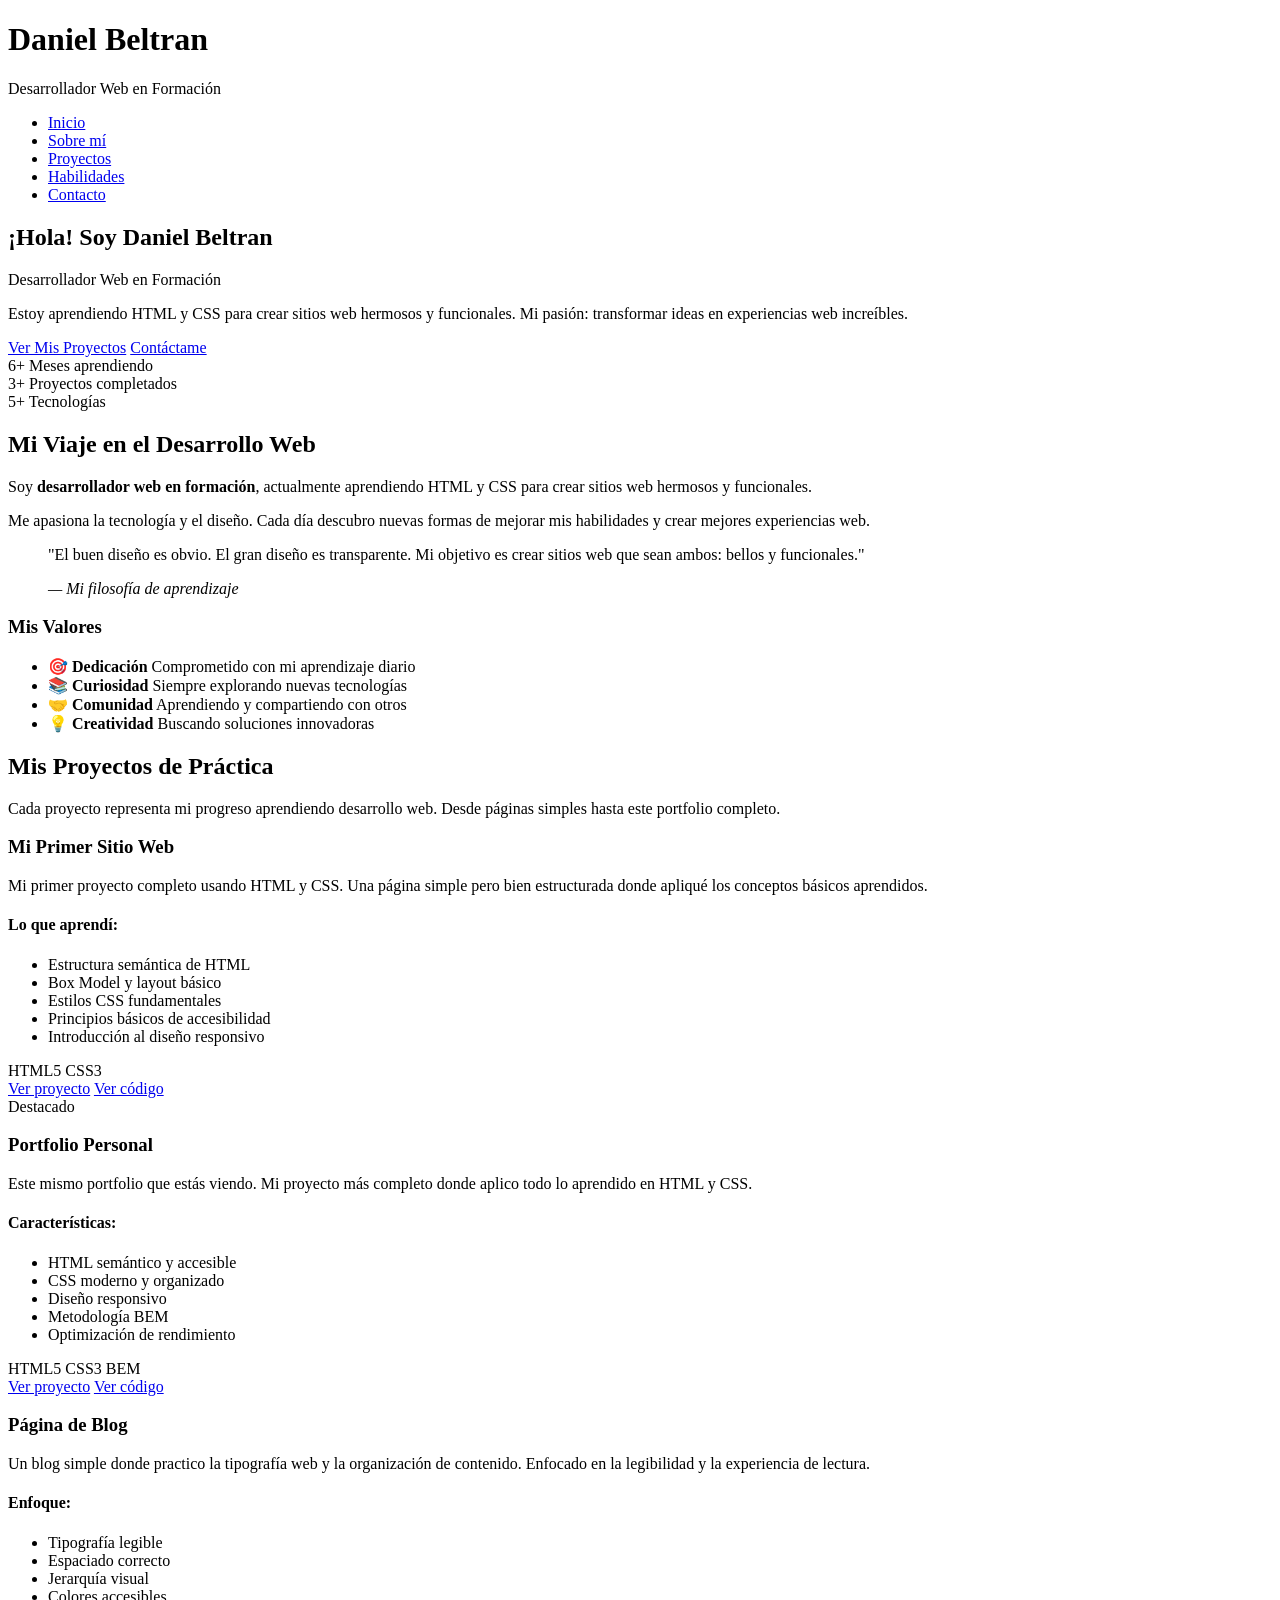
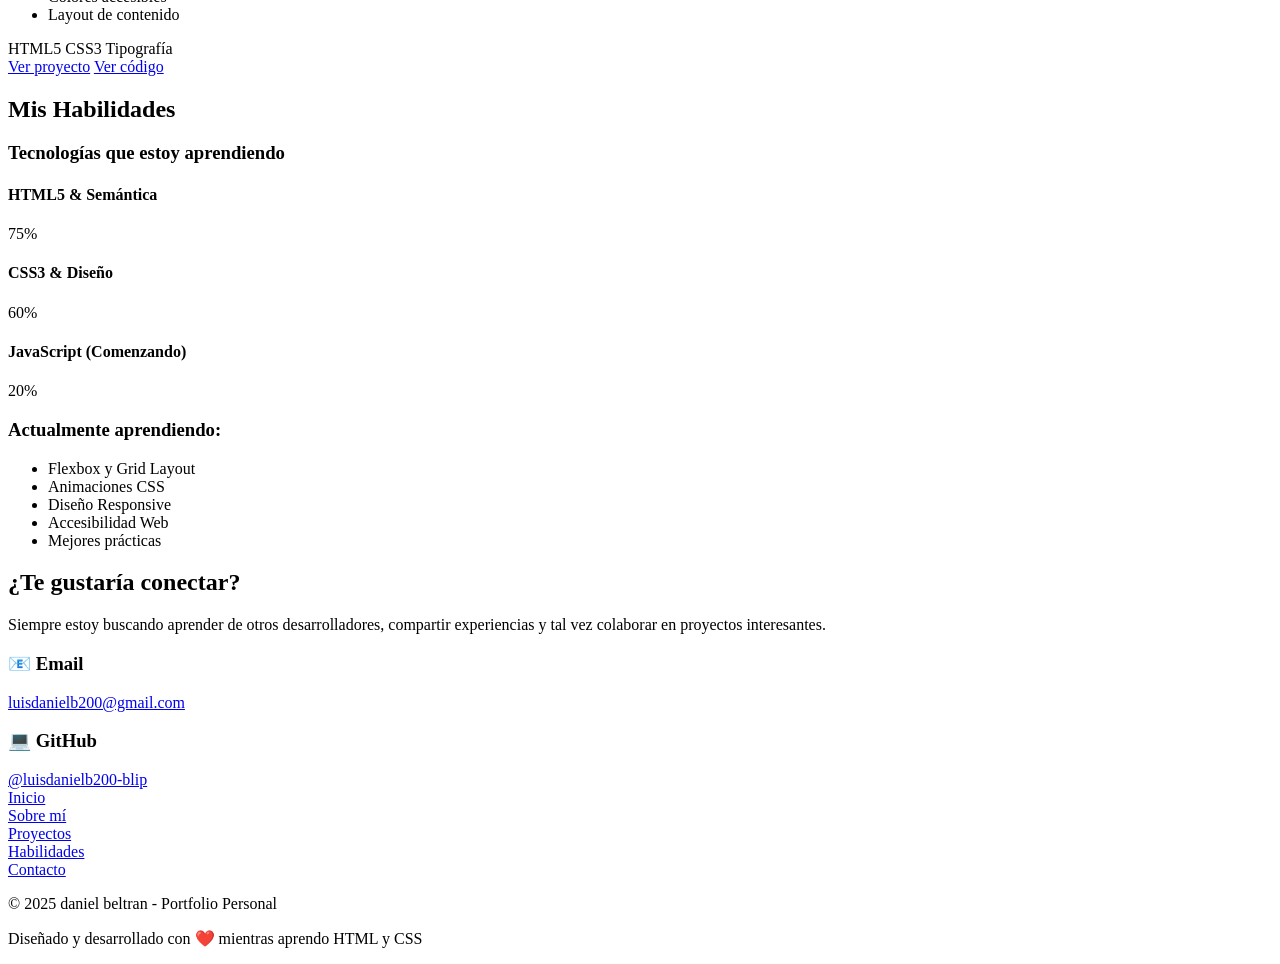
==== index.html @ 25684a1f "agrego index.html y styles.css del portafolio" ====
<!DOCTYPE html>
<html lang="es">

<head>
  <meta charset="UTF-8">
  <meta name="viewport" content="width=device-width, initial-scale=1.0">
  <title>Daniel Beltran - Portfolio Personal</title>
  <meta name="description"
    content="Portfolio personal de Daniel Beltran. Desarrollador Web en formación aprendiendo HTML y CSS.">
  <link rel="stylesheet" href="Style.css">
</head>

<body>
  <!-- Header con navegación -->
  <header class="header">
    <div class="header__container">
      <div class="header__brand">
        <h1 class="header__name">Daniel Beltran</h1>
        <p class="header__tagline">Desarrollador Web en Formación</p>
      </div>

      <nav class="nav">
        <ul class="nav__list">
          <li class="nav__item">
            <a href="#inicio" class="nav__link nav__link--active">Inicio</a>
          </li>
          <li class="nav__item">
            <a href="#sobre-mi" class="nav__link">Sobre mí</a>
          </li>
          <li class="nav__item">
            <a href="#proyectos" class="nav__link">Proyectos</a>
          </li>
          <li class="nav__item">
            <a href="#habilidades" class="nav__link">Habilidades</a>
          </li>
          <li class="nav__item">
            <a href="#contacto" class="nav__link">Contacto</a>
          </li>
        </ul>
      </nav>
    </div>
  </header>

  <!-- Contenido principal -->
  <main class="main">
    <!-- Hero Section -->
    <section class="hero" id="inicio">
      <div class="hero__container">
        <h2 class="hero__title">¡Hola! Soy Daniel Beltran</h2>
        <p class="hero__subtitle">Desarrollador Web en Formación</p>
        <p class="hero__description">
          Estoy aprendiendo HTML y CSS para crear sitios web hermosos
          y funcionales. Mi pasión: transformar ideas en experiencias
          web increíbles.
        </p>

        <div class="hero__actions">
          <a href="#proyectos" class="button button--primary">Ver Mis Proyectos</a>
          <a href="#contacto" class="button button--secondary">Contáctame</a>
        </div>

        <div class="hero__stats">
          <div class="stat">
            <span class="stat__number">6+</span>
            <span class="stat__label">Meses aprendiendo</span>
          </div>
          <div class="stat">
            <span class="stat__number">3+</span>
            <span class="stat__label">Proyectos completados</span>
          </div>
          <div class="stat">
            <span class="stat__number">5+</span>
            <span class="stat__label">Tecnologías</span>
          </div>
        </div>
      </div>
    </section>

    <!-- Sobre Mí -->
    <section class="about" id="sobre-mi">
      <div class="about__container">
        <h2 class="about__title">Mi Viaje en el Desarrollo Web</h2>

        <p class="about__intro">
          Soy <strong>desarrollador web en formación</strong>,
          actualmente aprendiendo HTML y CSS para crear sitios
          web hermosos y funcionales.
        </p>

        <p class="about__text">
          Me apasiona la tecnología y el diseño. Cada día descubro
          nuevas formas de mejorar mis habilidades y crear
          mejores experiencias web.
        </p>

        <blockquote class="quote">
          <p class="quote__text">
            "El buen diseño es obvio. El gran diseño es transparente.
            Mi objetivo es crear sitios web que sean ambos: bellos
            y funcionales."
          </p>
          <cite class="quote__author">— Mi filosofía de aprendizaje</cite>
        </blockquote>

        <div class="values">
          <h3 class="values__title">Mis Valores</h3>
          <ul class="values__list">
            <li class="values__item">
              <span class="values__icon">🎯</span>
              <strong>Dedicación</strong>
              <span>Comprometido con mi aprendizaje diario</span>
            </li>
            <li class="values__item">
              <span class="values__icon">📚</span>
              <strong>Curiosidad</strong>
              <span>Siempre explorando nuevas tecnologías</span>
            </li>
            <li class="values__item">
              <span class="values__icon">🤝</span>
              <strong>Comunidad</strong>
              <span>Aprendiendo y compartiendo con otros</span>
            </li>
            <li class="values__item">
              <span class="values__icon">💡</span>
              <strong>Creatividad</strong>
              <span>Buscando soluciones innovadoras</span>
            </li>
          </ul>
        </div>
      </div>
    </section>

    <!-- Proyectos -->
    <section class="projects" id="proyectos">
      <div class="projects__container">
        <h2 class="projects__title">Mis Proyectos de Práctica</h2>
        <p class="projects__description">
          Cada proyecto representa mi progreso aprendiendo desarrollo web.
          Desde páginas simples hasta este portfolio completo.
        </p>

        <div class="projects__grid">
          <article class="project">
            <h3 class="project__title">Mi Primer Sitio Web</h3>
            <p class="project__description">
              Mi primer proyecto completo usando HTML y CSS. Una página
              simple pero bien estructurada donde apliqué los conceptos
              básicos aprendidos.
            </p>

            <h4 class="project__subtitle">Lo que aprendí:</h4>
            <ul class="project__learnings">
              <li>Estructura semántica de HTML</li>
              <li>Box Model y layout básico</li>
              <li>Estilos CSS fundamentales</li>
              <li>Principios básicos de accesibilidad</li>
              <li>Introducción al diseño responsivo</li>
            </ul>

            <div class="project__technologies">
              <span class="tag">HTML5</span>
              <span class="tag">CSS3</span>
            </div>

            <div class="project__links">
              <a href="#" class="project__link">Ver proyecto</a>
              <a href="#" class="project__link">Ver código</a>
            </div>
          </article>

          <article class="project project--featured">
            <span class="project__badge">Destacado</span>
            <h3 class="project__title">Portfolio Personal</h3>
            <p class="project__description">
              Este mismo portfolio que estás viendo. Mi proyecto más
              completo donde aplico todo lo aprendido en HTML y CSS.
            </p>

            <h4 class="project__subtitle">Características:</h4>
            <ul class="project__learnings">
              <li>HTML semántico y accesible</li>
              <li>CSS moderno y organizado</li>
              <li>Diseño responsivo</li>
              <li>Metodología BEM</li>
              <li>Optimización de rendimiento</li>
            </ul>

            <div class="project__technologies">
              <span class="tag">HTML5</span>
              <span class="tag">CSS3</span>
              <span class="tag">BEM</span>
            </div>

            <div class="project__links">
              <a href="#" class="project__link">Ver proyecto</a>
              <a href="#" class="project__link">Ver código</a>
            </div>
          </article>

          <article class="project">
            <h3 class="project__title">Página de Blog</h3>
            <p class="project__description">
              Un blog simple donde practico la tipografía web y la
              organización de contenido. Enfocado en la legibilidad
              y la experiencia de lectura.
            </p>

            <h4 class="project__subtitle">Enfoque:</h4>
            <ul class="project__learnings">
              <li>Tipografía legible</li>
              <li>Espaciado correcto</li>
              <li>Jerarquía visual</li>
              <li>Colores accesibles</li>
              <li>Layout de contenido</li>
            </ul>

            <div class="project__technologies">
              <span class="tag">HTML5</span>
              <span class="tag">CSS3</span>
              <span class="tag">Tipografía</span>
            </div>

            <div class="project__links">
              <a href="#" class="project__link">Ver proyecto</a>
              <a href="#" class="project__link">Ver código</a>
            </div>
          </article>
        </div>
      </div>
    </section>

    <!-- Habilidades -->
    <section class="skills" id="habilidades">
      <div class="skills__container">
        <h2 class="skills__title">Mis Habilidades</h2>

        <h3 class="skills__subtitle">Tecnologías que estoy aprendiendo</h3>

        <div class="skills__list">
          <div class="skill">
            <h4 class="skill__name">HTML5 & Semántica</h4>
            <div class="skill__bar">
              <div class="skill__progress skill__progress--html"></div>
            </div>
            <span class="skill__percentage">75%</span>
          </div>

          <div class="skill">
            <h4 class="skill__name">CSS3 & Diseño</h4>
            <div class="skill__bar">
              <div class="skill__progress skill__progress--css"></div>
            </div>
            <span class="skill__percentage">60%</span>
          </div>

          <div class="skill">
            <h4 class="skill__name">JavaScript (Comenzando)</h4>
            <div class="skill__bar">
              <div class="skill__progress skill__progress--js"></div>
            </div>
            <span class="skill__percentage">20%</span>
          </div>
        </div>

        <div class="learning">
          <h3 class="learning__title">Actualmente aprendiendo:</h3>
          <ul class="learning__list">
            <li class="learning__item">Flexbox y Grid Layout</li>
            <li class="learning__item">Animaciones CSS</li>
            <li class="learning__item">Diseño Responsive</li>
            <li class="learning__item">Accesibilidad Web</li>
            <li class="learning__item">Mejores prácticas</li>
          </ul>
        </div>
      </div>
    </section>

    <!-- Contacto -->
    <section class="contact" id="contacto">
      <div class="contact__container">
        <h2 class="contact__title">¿Te gustaría conectar?</h2>
        <p class="contact__description">
          Siempre estoy buscando aprender de otros desarrolladores,
          compartir experiencias y tal vez colaborar en proyectos
          interesantes.
        </p>

        <div class="contact__methods">
          <div class="contact__method">
            <h3 class="contact__method-title">📧 Email</h3>
            <a href="mailto:luisdanielb200@gmail.com" class="contact__link">
              luisdanielb200@gmail.com
            </a>
          </div>

          <div class="contact__method">
            <h3 class="contact__method-title">💻 GitHub</h3>
            <a href="https://github.com/luisdanielb200-blip" class="contact__link">
              @luisdanielb200-blip
            </a>
          </div>

         

  <!-- Footer -->
  <footer class="footer">
    <div class="footer__container">
      <nav class="footer__nav">
        <a href="#inicio" class="footer__link">Inicio</a><br>
        <a href="#sobre-mi" class="footer__link">Sobre mí</a><br>
        <a href="#proyectos" class="footer__link">Proyectos</a><br>
        <a href="#habilidades" class="footer__link">Habilidades</a><br>
        <a href="#contacto" class="footer__link">Contacto</a>
      </nav>

      <p class="footer__copyright">
        © 2025 daniel beltran - Portfolio Personal
      </p>

      <p class="footer__credits">
        Diseñado y desarrollado con ❤️ mientras aprendo HTML y CSS
      </p>
    </div>
  </footer>
</body>

</html>
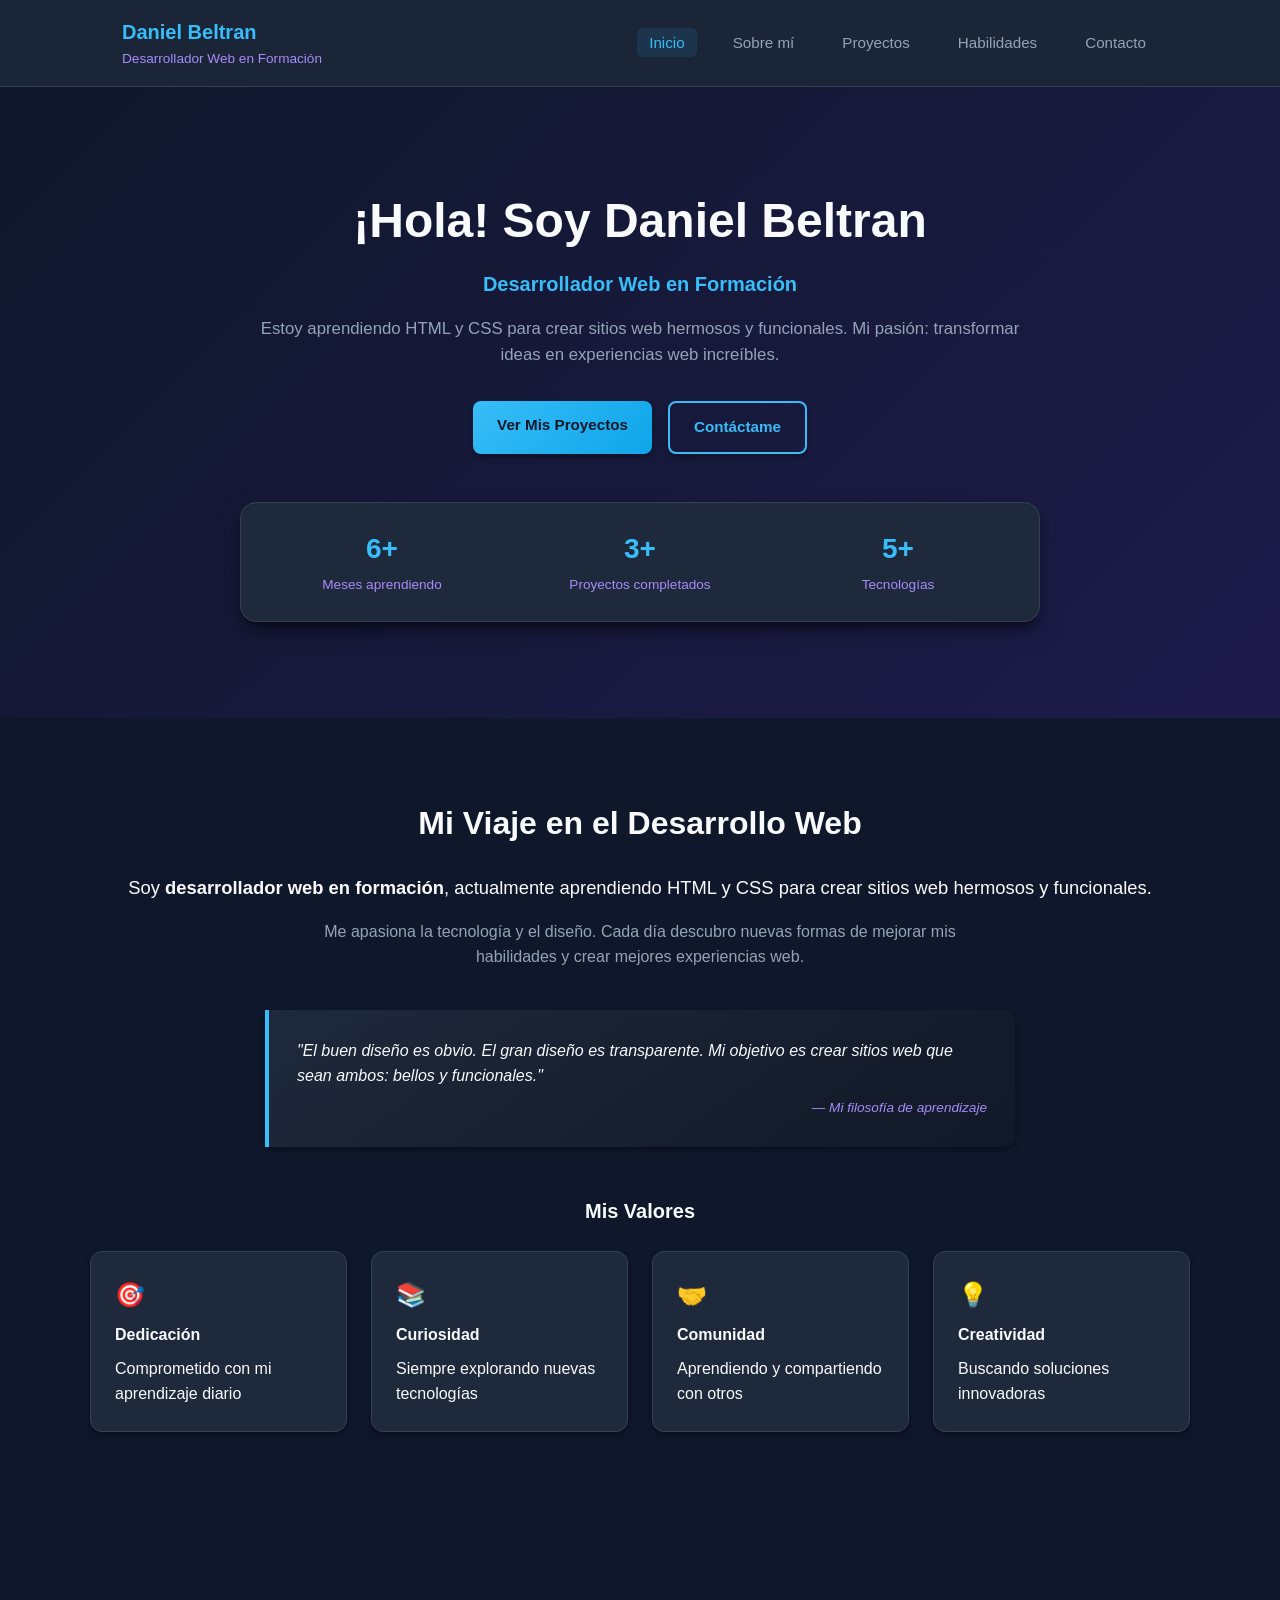
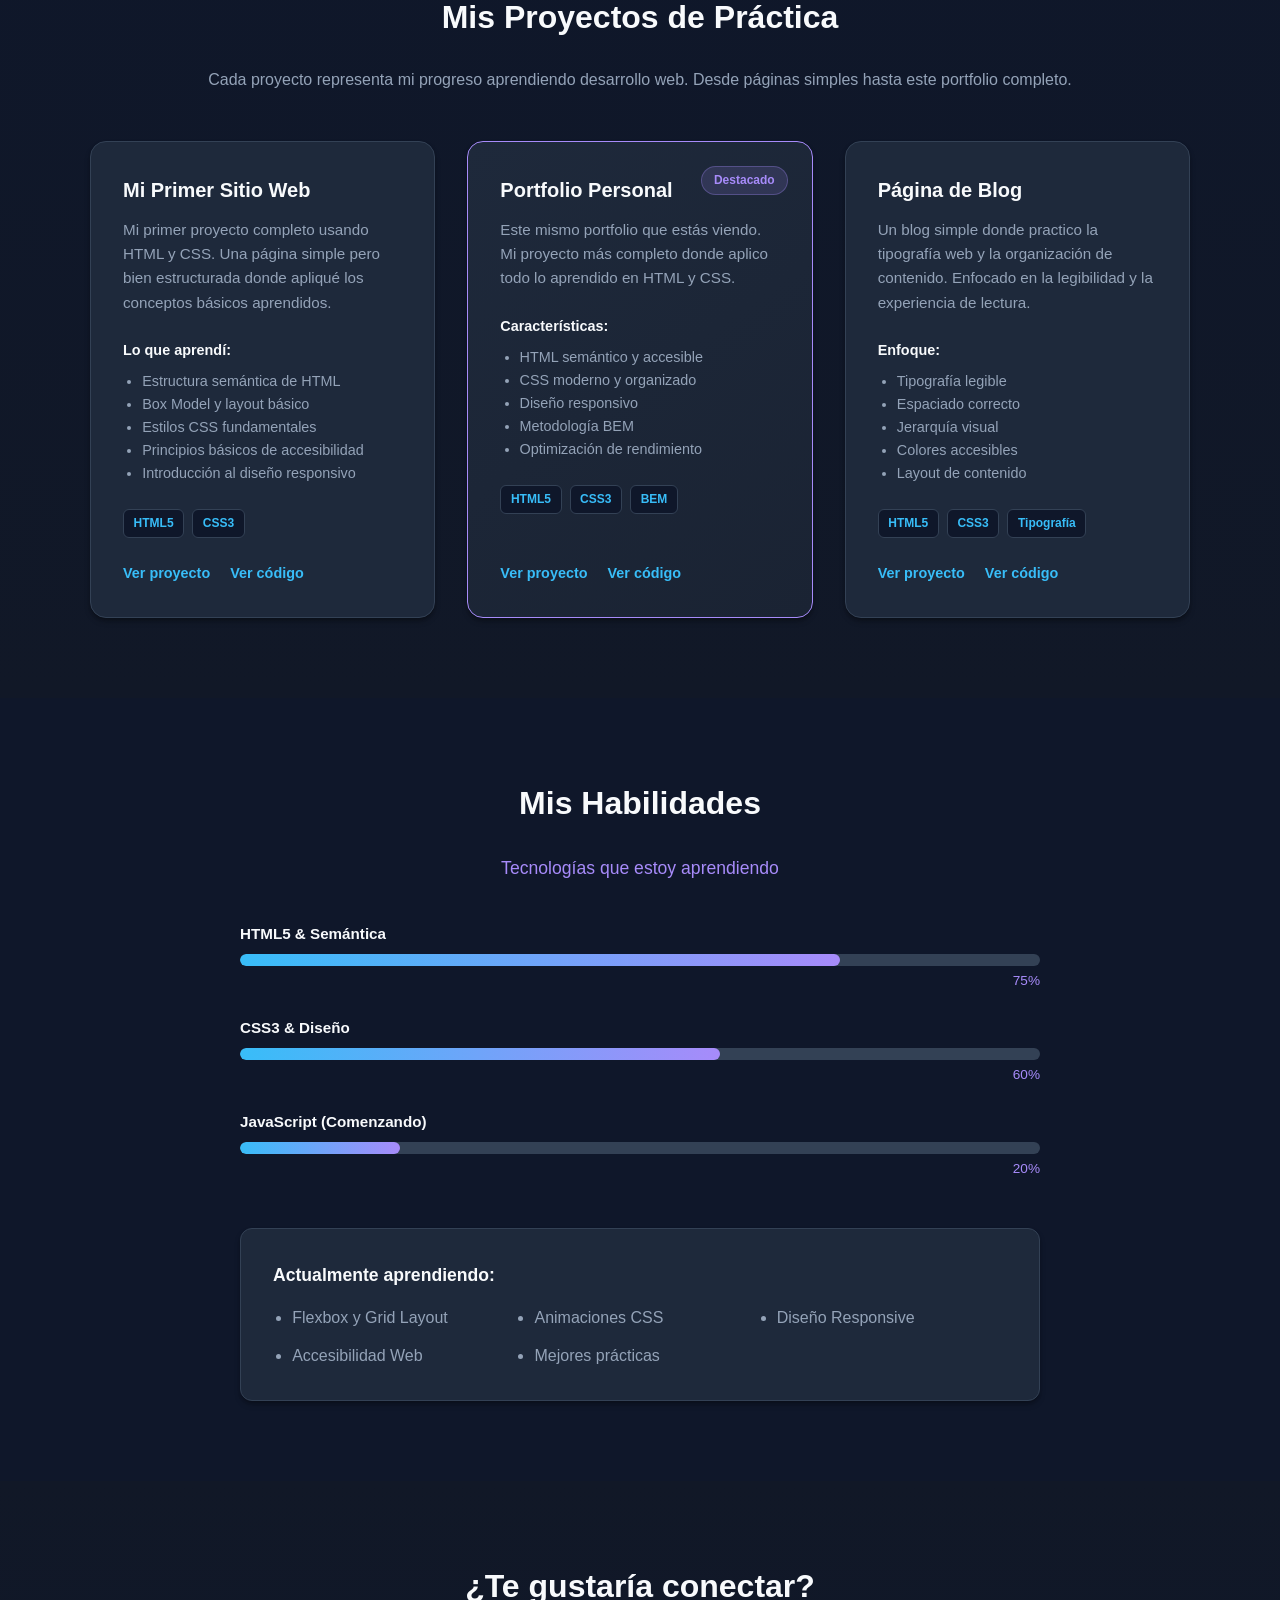
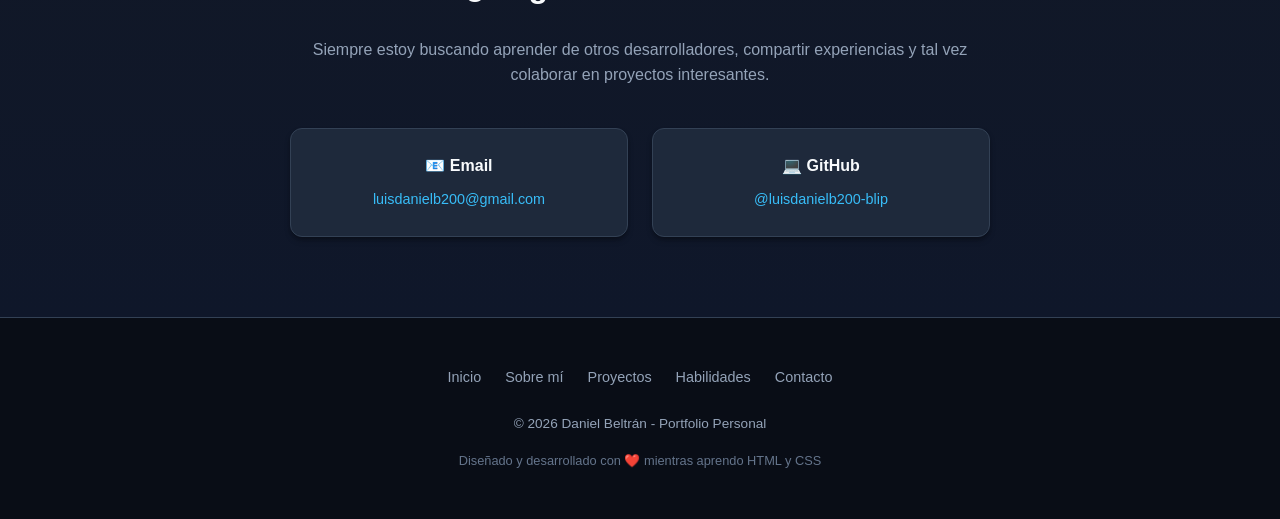
==== commit ded84497: "Mejora de diseño: modo oscuro, variables CSS y estructura semántica" ====
--- a/index.html
+++ b/index.html
@@ -7,7 +7,7 @@
   <title>Daniel Beltran - Portfolio Personal</title>
   <meta name="description"
     content="Portfolio personal de Daniel Beltran. Desarrollador Web en formación aprendiendo HTML y CSS.">
-  <link rel="stylesheet" href="Style.css">
+  <link rel="stylesheet" href="styles.css">
 </head>
 
 <body>
@@ -295,26 +295,28 @@
 
           <div class="contact__method">
             <h3 class="contact__method-title">💻 GitHub</h3>
-            <a href="https://github.com/luisdanielb200-blip" class="contact__link">
+            <a href="https://github.com/luisdanielb200-blip" class="contact__link" target="_blank" rel="noopener">
               @luisdanielb200-blip
             </a>
           </div>
-
-         
+        </div>
+      </div>
+    </section>
+  </main>
 
   <!-- Footer -->
   <footer class="footer">
     <div class="footer__container">
       <nav class="footer__nav">
-        <a href="#inicio" class="footer__link">Inicio</a><br>
-        <a href="#sobre-mi" class="footer__link">Sobre mí</a><br>
-        <a href="#proyectos" class="footer__link">Proyectos</a><br>
-        <a href="#habilidades" class="footer__link">Habilidades</a><br>
+        <a href="#inicio" class="footer__link">Inicio</a>
+        <a href="#sobre-mi" class="footer__link">Sobre mí</a>
+        <a href="#proyectos" class="footer__link">Proyectos</a>
+        <a href="#habilidades" class="footer__link">Habilidades</a>
         <a href="#contacto" class="footer__link">Contacto</a>
       </nav>
 
       <p class="footer__copyright">
-        © 2025 daniel beltran - Portfolio Personal
+        © 2026 Daniel Beltrán - Portfolio Personal
       </p>
 
       <p class="footer__credits">
--- a/styles.css
+++ b/styles.css
@@ -0,0 +1,620 @@
+/* =================================Variables y Reseteo Base (Modo Oscuro) ================================= */
+:root {
+  --primary-color: #38bdf8;        /* Azul claro brillante / acento */
+  --primary-hover: #0ea5e9;        /* Tono más intenso para hover */
+  --secondary-color: #a78bfa;      /* Morado suave secundario */
+  --bg-color: #0f172a;           /* Fondo general muy oscuro (Slate 900) */
+  --card-bg: #1e293b;            /* Fondo de tarjetas / contenedores (Slate 800) */
+  --text-main: #f8fafc;          /* Texto principal casi blanco */
+  --text-muted: #94a3b8;         /* Texto secundario gris claro */
+  --border-color: #334155;       /* Bordes sutiles oscuros */
+  --max-width: 1100px;
+  --transition: all 0.3s cubic-bezier(0.4, 0, 0.2, 1);
+  --shadow-sm: 0 4px 6px -1px rgba(0, 0, 0, 0.3), 0 2px 4px -2px rgba(0, 0, 0, 0.3);
+  --shadow-lg: 0 10px 25px -5px rgba(0, 0, 0, 0.5), 0 8px 10px -6px rgba(0, 0, 0, 0.5);
+}
+
+* {
+  margin: 0;
+  padding: 0;
+  box-sizing: border-box;
+}
+
+html {
+  scroll-behavior: smooth;
+  font-family: 'Segoe UI', Tahoma, Geneva, Verdana, sans-serif;
+  color: var(--text-main);
+  background-color: var(--bg-color);
+  line-height: 1.6;
+}
+
+body {
+  display: flex;
+  flex-direction: column;
+  min-height: 100vh;
+}
+
+a {
+  text-decoration: none;
+  color: inherit;
+}
+
+ul {
+  list-style: none;
+}
+
+/* =================================Header & Navegación (Flexbox Avanzado) ================================= */
+.header {
+  background-color: rgba(30, 41, 59, 0.85);
+  backdrop-filter: blur(10px);
+  border-bottom: 1px solid var(--border-color);
+  position: sticky;
+  top: 0;
+  z-index: 1000;
+}
+
+.header__container {
+  max-width: var(--max-width);
+  margin: 0 auto;
+  padding: 1rem 2rem;
+  display: flex;
+  justify-content: space-between;
+  align-items: center;
+  flex-wrap: wrap;
+  gap: 1rem;
+}
+
+.header__name {
+  font-size: 1.25rem;
+  font-weight: 700;
+  color: var(--primary-color);
+}
+
+.header__tagline {
+  font-size: 0.85rem;
+  color: var(--secondary-color);
+}
+
+.nav__list {
+  display: flex;
+  gap: 1.5rem;
+  flex-wrap: wrap;
+  align-items: center;
+}
+
+.nav__link {
+  font-size: 0.95rem;
+  font-weight: 500;
+  color: var(--text-muted);
+  transition: var(--transition);
+  padding: 0.35rem 0.75rem;
+  border-radius: 6px;
+}
+
+.nav__link:hover,
+.nav__link--active {
+  color: var(--primary-color);
+  background-color: rgba(56, 189, 248, 0.1);
+}
+
+/* =================================Main & Hero Section (Degradados & Grid) ================================= */
+.main {
+  flex: 1;
+}
+
+.hero {
+  padding: 6rem 2rem;
+  background: linear-gradient(135deg, #0f172a 0%, #1e1b4b 100%);
+  text-align: center;
+  position: relative;
+  overflow: hidden;
+}
+
+.hero__container {
+  max-width: 800px;
+  margin: 0 auto;
+}
+
+.hero__title {
+  font-size: clamp(2rem, 5vw, 3rem);
+  font-weight: 800;
+  margin-bottom: 0.5rem;
+  color: var(--text-main);
+}
+
+.hero__subtitle {
+  font-size: 1.25rem;
+  font-weight: 600;
+  color: var(--primary-color);
+  margin-bottom: 1rem;
+}
+
+.hero__description {
+  font-size: 1.05rem;
+  color: var(--text-muted);
+  margin-bottom: 2rem;
+}
+
+.hero__actions {
+  display: flex;
+  justify-content: center;
+  gap: 1rem;
+  margin-bottom: 3rem;
+  flex-wrap: wrap;
+}
+
+/* Botones Reutilizables con Sombras y Transiciones */
+.button {
+  display: inline-block;
+  padding: 0.75rem 1.5rem;
+  font-weight: 600;
+  border-radius: 8px;
+  transition: var(--transition);
+  cursor: pointer;
+  font-size: 0.95rem;
+  box-shadow: var(--shadow-sm);
+}
+
+.button--primary {
+  background: linear-gradient(135deg, var(--primary-color), var(--primary-hover));
+  color: #0f172a;
+}
+
+.button--primary:hover {
+  transform: translateY(-3px);
+  box-shadow: 0 6px 20px rgba(56, 189, 248, 0.4);
+}
+
+.button--secondary {
+  background-color: transparent;
+  color: var(--primary-color);
+  border: 2px solid var(--primary-color);
+}
+
+.button--secondary:hover {
+  background-color: rgba(56, 189, 248, 0.1);
+  transform: translateY(-3px);
+}
+
+/* Estadísticas del Hero (Grid Moderno) */
+.hero__stats {
+  display: grid;
+  grid-template-columns: repeat(auto-fit, minmax(150px, 1fr));
+  gap: 1.5rem;
+  background: var(--card-bg);
+  padding: 1.5rem;
+  border-radius: 16px;
+  box-shadow: var(--shadow-lg);
+  border: 1px solid var(--border-color);
+}
+
+.stat__number {
+  display: block;
+  font-size: 1.75rem;
+  font-weight: 700;
+  color: var(--primary-color);
+}
+
+.stat__label {
+  font-size: 0.85rem;
+  color: var(--secondary-color);
+}
+
+/* =================================Sobre Mí================================= */
+.about {
+  padding: 5rem 2rem;
+  background-color: var(--bg-color);
+}
+
+.about__container {
+  max-width: var(--max-width);
+  margin: 0 auto;
+}
+
+.about__title,
+.projects__title,
+.skills__title,
+.contact__title {
+  font-size: 2rem;
+  font-weight: 700;
+  margin-bottom: 1.5rem;
+  text-align: center;
+  color: var(--text-main);
+}
+
+.about__intro {
+  font-size: 1.15rem;
+  margin-bottom: 1rem;
+  color: var(--text-main);
+  text-align: center;
+}
+
+.about__text {
+  color: var(--text-muted);
+  text-align: center;
+  max-width: 700px;
+  margin: 0 auto 2.5rem auto;
+}
+
+/* Bloque de Cita */
+.quote {
+  background: linear-gradient(145deg, var(--card-bg), #111827);
+  border-left: 4px solid var(--primary-color);
+  padding: 1.75rem;
+  border-radius: 0 12px 12px 0;
+  max-width: 750px;
+  margin: 0 auto 3rem auto;
+  box-shadow: var(--shadow-sm);
+}
+
+.quote__text {
+  font-style: italic;
+  color: var(--text-main);
+  margin-bottom: 0.5rem;
+}
+
+.quote__author {
+  font-size: 0.85rem;
+  color: var(--secondary-color);
+  display: block;
+  text-align: right;
+}
+
+/* Valores (Grid Avanzado) */
+.values__title {
+  font-size: 1.25rem;
+  margin-bottom: 1.5rem;
+  text-align: center;
+  color: var(--text-main);
+}
+
+.values__list {
+  display: grid;
+  grid-template-columns: repeat(auto-fit, minmax(220px, 1fr));
+  gap: 1.5rem;
+}
+
+.values__item {
+  background: var(--card-bg);
+  padding: 1.5rem;
+  border-radius: 12px;
+  border: 1px solid var(--border-color);
+  display: flex;
+  flex-direction: column;
+  gap: 0.5rem;
+  box-shadow: var(--shadow-sm);
+  transition: var(--transition);
+}
+
+.values__item:hover {
+  transform: translateY(-4px);
+  border-color: var(--primary-color);
+}
+
+.values__icon {
+  font-size: 1.5rem;
+}
+
+/* =================================Proyectos (Flexbox & Grid Avanzado) ================================= */
+.projects {
+  padding: 5rem 2rem;
+  background: linear-gradient(180deg, var(--bg-color) 0%, #111827 100%);
+}
+
+.projects__container {
+  max-width: var(--max-width);
+  margin: 0 auto;
+}
+
+.projects__description {
+  text-align: center;
+  color: var(--text-muted);
+  margin-bottom: 3rem;
+}
+
+.projects__grid {
+  display: grid;
+  grid-template-columns: repeat(auto-fit, minmax(300px, 1fr));
+  gap: 2rem;
+}
+
+.project {
+  background: var(--card-bg);
+  padding: 2rem;
+  border-radius: 16px;
+  border: 1px solid var(--border-color);
+  box-shadow: var(--shadow-sm);
+  display: flex;
+  flex-direction: column;
+  position: relative;
+  transition: var(--transition);
+}
+
+.project:hover {
+  transform: translateY(-6px);
+  box-shadow: var(--shadow-lg);
+  border-color: var(--primary-color);
+}
+
+.project--featured {
+  border-color: var(--secondary-color);
+  background: linear-gradient(145deg, var(--card-bg), #1a2333);
+}
+
+.project__badge {
+  position: absolute;
+  top: 1.5rem;
+  right: 1.5rem;
+  background-color: rgba(167, 139, 250, 0.15);
+  color: var(--secondary-color);
+  font-size: 0.75rem;
+  font-weight: 600;
+  padding: 0.25rem 0.75rem;
+  border-radius: 20px;
+  border: 1px solid rgba(167, 139, 250, 0.3);
+}
+
+.project__title {
+  font-size: 1.25rem;
+  margin-bottom: 0.75rem;
+  color: var(--text-main);
+}
+
+.project__description {
+  font-size: 0.95rem;
+  color: var(--text-muted);
+  margin-bottom: 1.5rem;
+  text-align: left;
+}
+
+.project__subtitle {
+  font-size: 0.9rem;
+  font-weight: 600;
+  margin-bottom: 0.5rem;
+  color: var(--text-main);
+}
+
+.project__learnings {
+  margin-bottom: 1.5rem;
+  padding-left: 1.2rem;
+  font-size: 0.9rem;
+  color: var(--text-muted);
+  list-style: disc;
+}
+
+.project__technologies {
+  display: flex;
+  gap: 0.5rem;
+  margin-bottom: 1.5rem;
+  flex-wrap: wrap;
+}
+
+.tag {
+  background-color: #0f172a;
+  color: var(--primary-color);
+  font-size: 0.75rem;
+  font-weight: 600;
+  padding: 0.25rem 0.6rem;
+  border-radius: 6px;
+  border: 1px solid var(--border-color);
+}
+
+.project__links {
+  margin-top: auto;
+  display: flex;
+  gap: 1.25rem;
+}
+
+.project__link {
+  font-size: 0.9rem;
+  font-weight: 600;
+  color: var(--primary-color);
+  transition: var(--transition);
+}
+
+.project__link:hover {
+  color: var(--text-main);
+  text-decoration: underline;
+}
+
+/* =================================Habilidades================================= */
+.skills {
+  padding: 5rem 2rem;
+  background-color: var(--bg-color);
+}
+
+.skills__container {
+  max-width: 800px;
+  margin: 0 auto;
+}
+
+.skills__subtitle {
+  font-size: 1.1rem;
+  color: var(--secondary-color);
+  text-align: center;
+  margin-bottom: 2.5rem;
+  font-weight: 500;
+}
+
+.skills__list {
+  display: flex;
+  flex-direction: column;
+  gap: 1.5rem;
+  margin-bottom: 3rem;
+}
+
+.skill__name {
+  font-size: 0.95rem;
+  margin-bottom: 0.5rem;
+  color: var(--text-main);
+}
+
+.skill__bar {
+  background-color: var(--border-color);
+  height: 12px;
+  border-radius: 6px;
+  overflow: hidden;
+  position: relative;
+}
+
+.skill__progress {
+  height: 100%;
+  background: linear-gradient(90deg, var(--primary-color), var(--secondary-color));
+  border-radius: 6px;
+}
+
+.skill__progress--html { width: 75%; }
+.skill__progress--css { width: 60%; }
+.skill__progress--js { width: 20%; }
+
+.skill__percentage {
+  font-size: 0.85rem;
+  color: var(--secondary-color);
+  display: block;
+  text-align: right;
+  margin-top: 0.25rem;
+}
+
+.learning {
+  background: var(--card-bg);
+  padding: 2rem;
+  border-radius: 12px;
+  border: 1px solid var(--border-color);
+  box-shadow: var(--shadow-sm);
+}
+
+.learning__title {
+  font-size: 1.1rem;
+  margin-bottom: 1rem;
+  color: var(--text-main);
+}
+
+.learning__list {
+  display: grid;
+  grid-template-columns: repeat(auto-fit, minmax(200px, 1fr));
+  gap: 0.75rem;
+  list-style: disc;
+  padding-left: 1.2rem;
+  color: var(--text-muted);
+}
+
+/* =================================Contacto================================= */
+.contact {
+  padding: 5rem 2rem;
+  background: linear-gradient(180deg, #111827 0%, var(--bg-color) 100%);
+  text-align: center;
+}
+
+.contact__container {
+  max-width: 700px;
+  margin: 0 auto;
+}
+
+.contact__description {
+  color: var(--text-muted);
+  margin-bottom: 2.5rem;
+}
+
+.contact__methods {
+  display: grid;
+  grid-template-columns: repeat(auto-fit, minmax(220px, 1fr));
+  gap: 1.5rem;
+  justify-content: center;
+}
+
+.contact__method {
+  background: var(--card-bg);
+  padding: 1.5rem;
+  border-radius: 12px;
+  border: 1px solid var(--border-color);
+  box-shadow: var(--shadow-sm);
+  transition: var(--transition);
+}
+
+.contact__method:hover {
+  transform: translateY(-4px);
+  border-color: var(--primary-color);
+}
+
+.contact__method-title {
+  font-size: 1rem;
+  margin-bottom: 0.5rem;
+  color: var(--text-main);
+}
+
+.contact__link {
+  font-size: 0.9rem;
+  color: var(--primary-color);
+  font-weight: 500;
+}
+
+.contact__link:hover {
+  text-decoration: underline;
+}
+
+/* =================================Footer (Flexbox Avanzado) ================================= */
+.footer {
+  background-color: #090d16;
+  color: var(--text-muted);
+  padding: 3rem 2rem;
+  text-align: center;
+  border-top: 1px solid var(--border-color);
+}
+
+.footer__container {
+  max-width: var(--max-width);
+  margin: 0 auto;
+  display: flex;
+  flex-direction: column;
+  gap: 1rem;
+  align-items: center;
+}
+
+.footer__nav {
+  display: flex;
+  gap: 1.5rem;
+  flex-wrap: wrap;
+  justify-content: center;
+  margin-bottom: 0.5rem;
+}
+
+.footer__link {
+  font-size: 0.9rem;
+  color: var(--text-muted);
+  transition: var(--transition);
+}
+
+.footer__link:hover {
+  color: var(--primary-color);
+}
+
+.footer__copyright {
+  font-size: 0.85rem;
+}
+
+.footer__credits {
+  font-size: 0.8rem;
+  color: #64748b;
+}
+
+/* =================================Media Queries (Diseño Fluido & Responsivo) ================================= */
+@media (max-width: 768px) {
+  .header__container {
+    flex-direction: column;
+    align-items: center;
+    text-align: center;
+  }
+
+  .nav__list {
+    justify-content: center;
+    gap: 1rem;
+  }
+
+  .hero {
+    padding: 4rem 1rem;
+  }
+
+  .hero__title {
+    font-size: 2.25rem;
+  }
+}
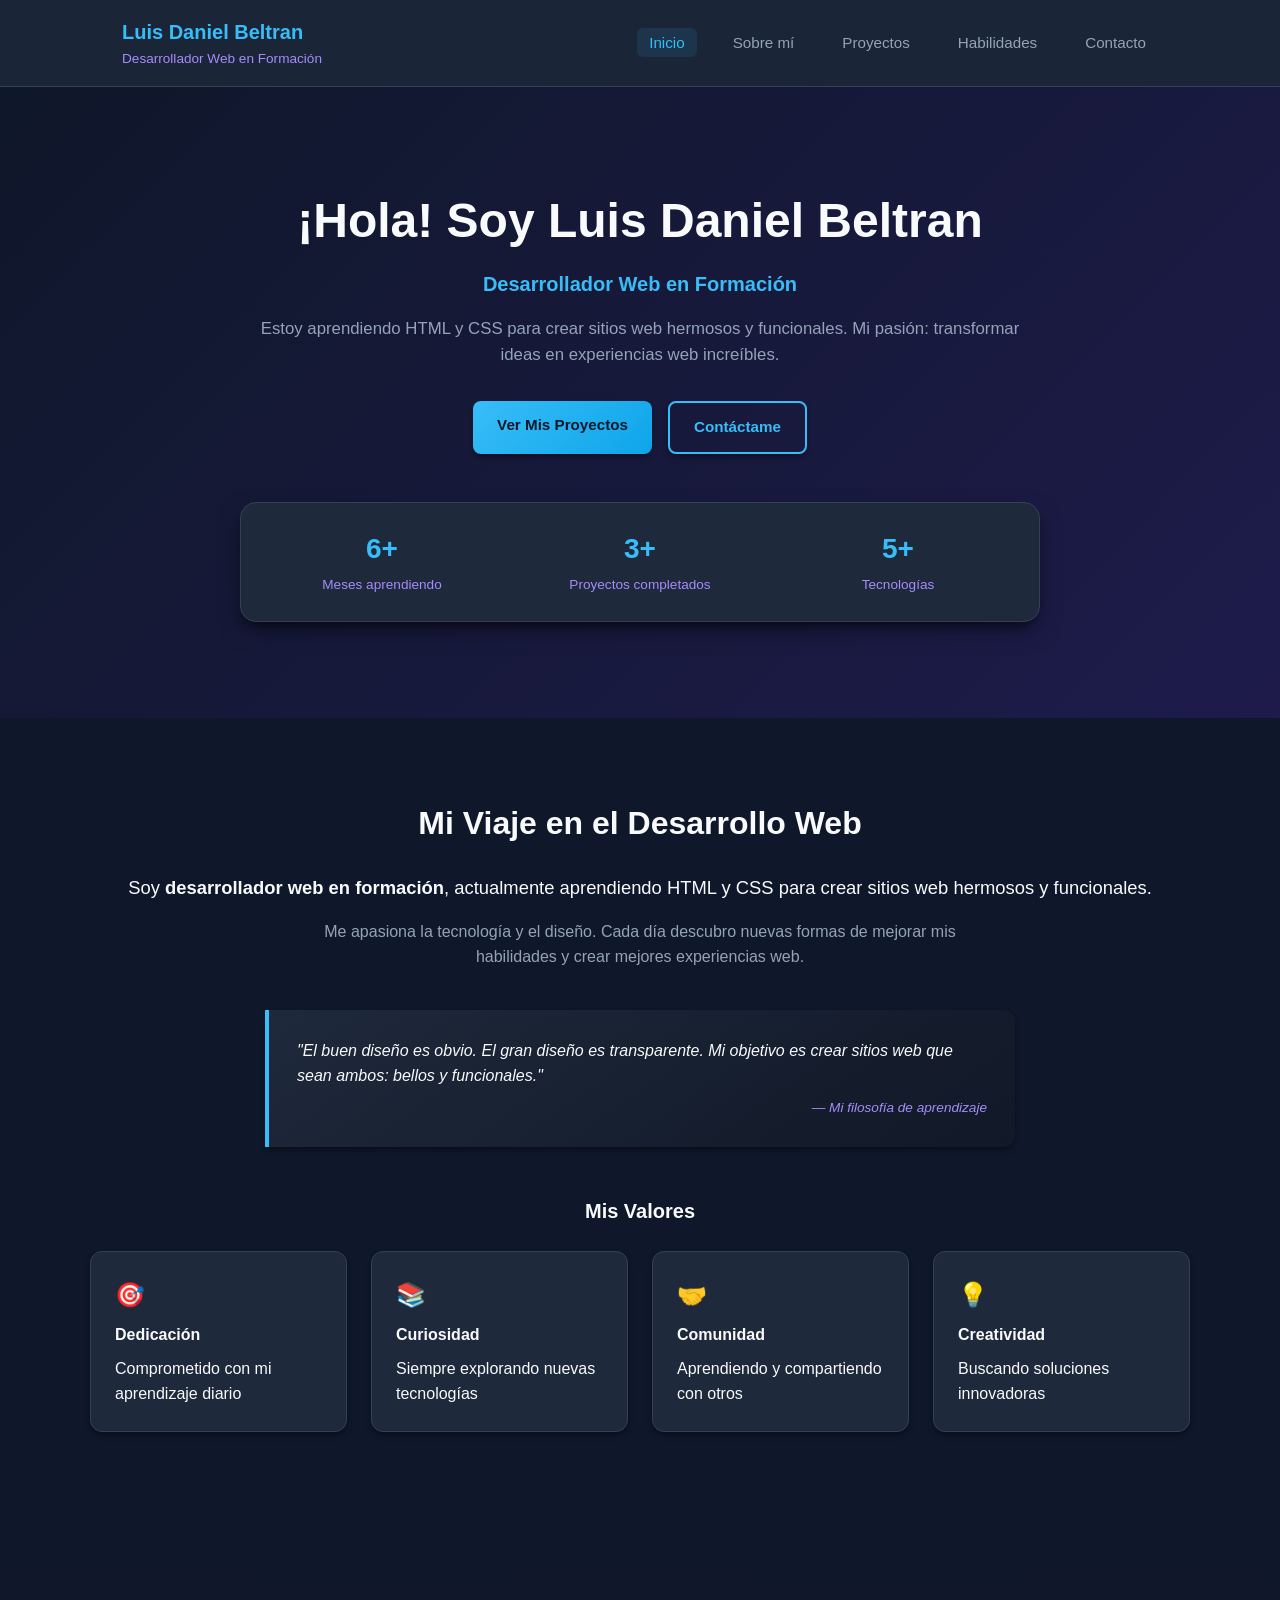
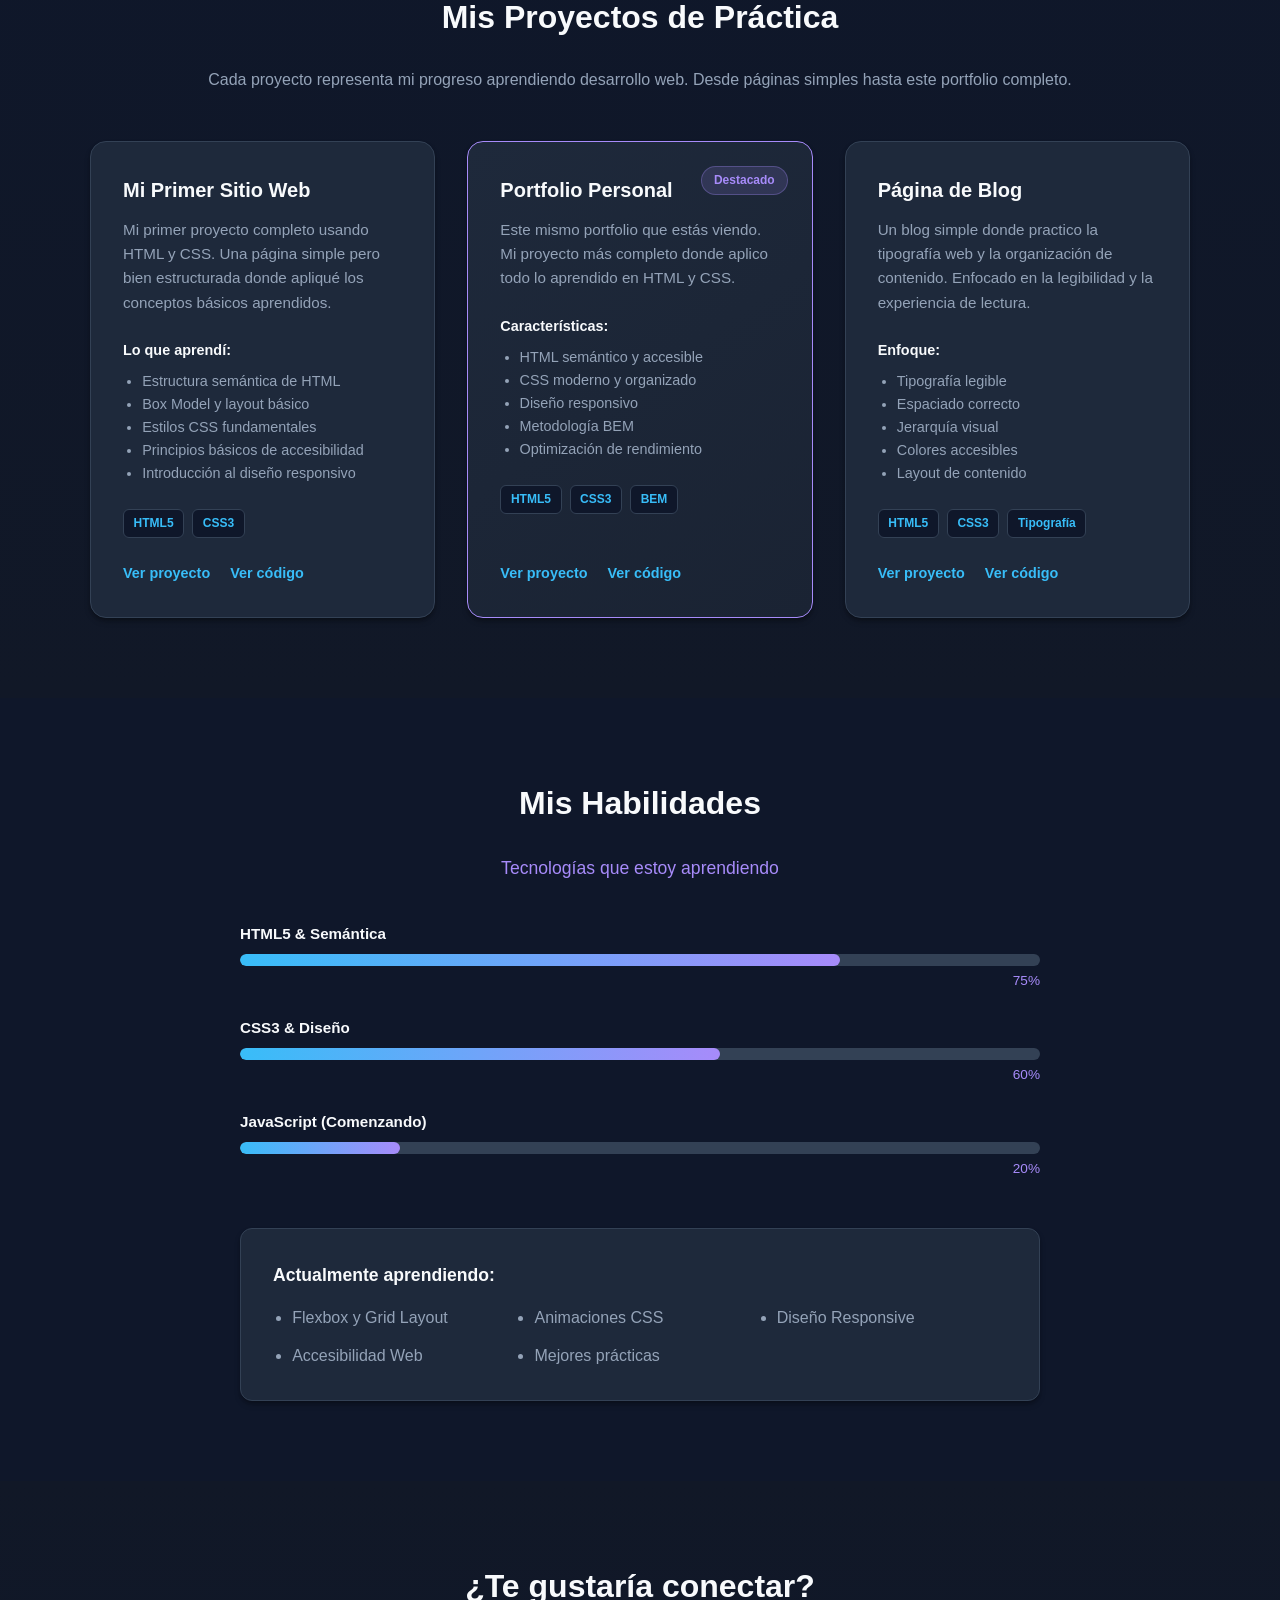
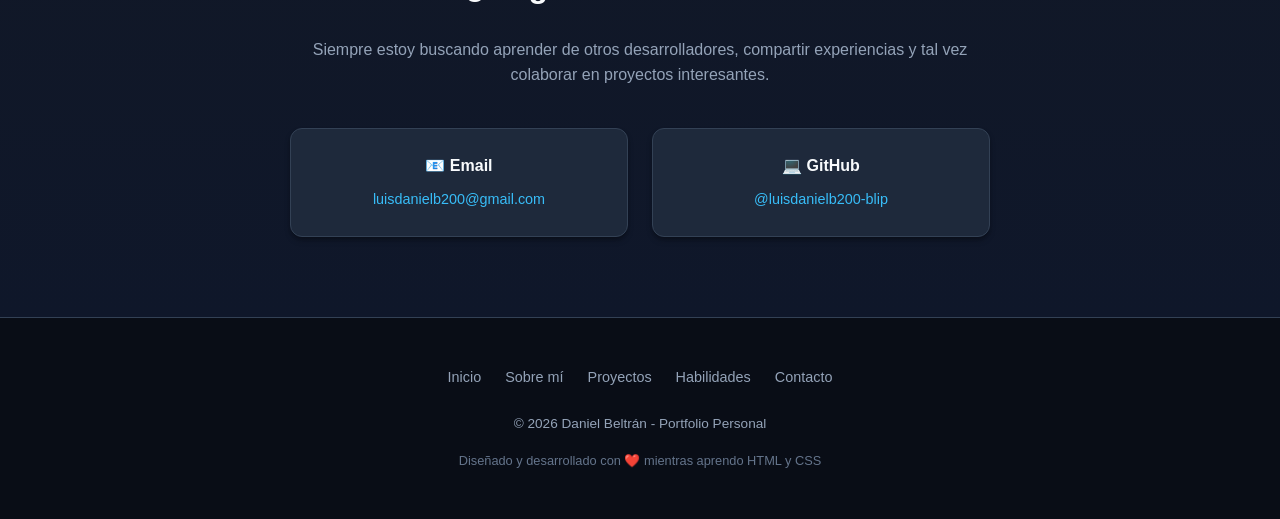
==== commit 9d411cd7: "agrego mi nombre completo en el index.html" ====
--- a/index.html
+++ b/index.html
@@ -4,9 +4,9 @@
 <head>
   <meta charset="UTF-8">
   <meta name="viewport" content="width=device-width, initial-scale=1.0">
-  <title>Daniel Beltran - Portfolio Personal</title>
+  <title>Luis Daniel Beltran - Portfolio Personal</title>
   <meta name="description"
-    content="Portfolio personal de Daniel Beltran. Desarrollador Web en formación aprendiendo HTML y CSS.">
+    content="Portfolio personal de Luis Daniel Beltran. Desarrollador Web en formación aprendiendo HTML y CSS.">
   <link rel="stylesheet" href="styles.css">
 </head>
 
@@ -15,7 +15,7 @@
   <header class="header">
     <div class="header__container">
       <div class="header__brand">
-        <h1 class="header__name">Daniel Beltran</h1>
+        <h1 class="header__name"> Luis Daniel Beltran</h1>
         <p class="header__tagline">Desarrollador Web en Formación</p>
       </div>
 
@@ -46,7 +46,7 @@
     <!-- Hero Section -->
     <section class="hero" id="inicio">
       <div class="hero__container">
-        <h2 class="hero__title">¡Hola! Soy Daniel Beltran</h2>
+        <h2 class="hero__title">¡Hola! Soy Luis Daniel Beltran</h2>
         <p class="hero__subtitle">Desarrollador Web en Formación</p>
         <p class="hero__description">
           Estoy aprendiendo HTML y CSS para crear sitios web hermosos
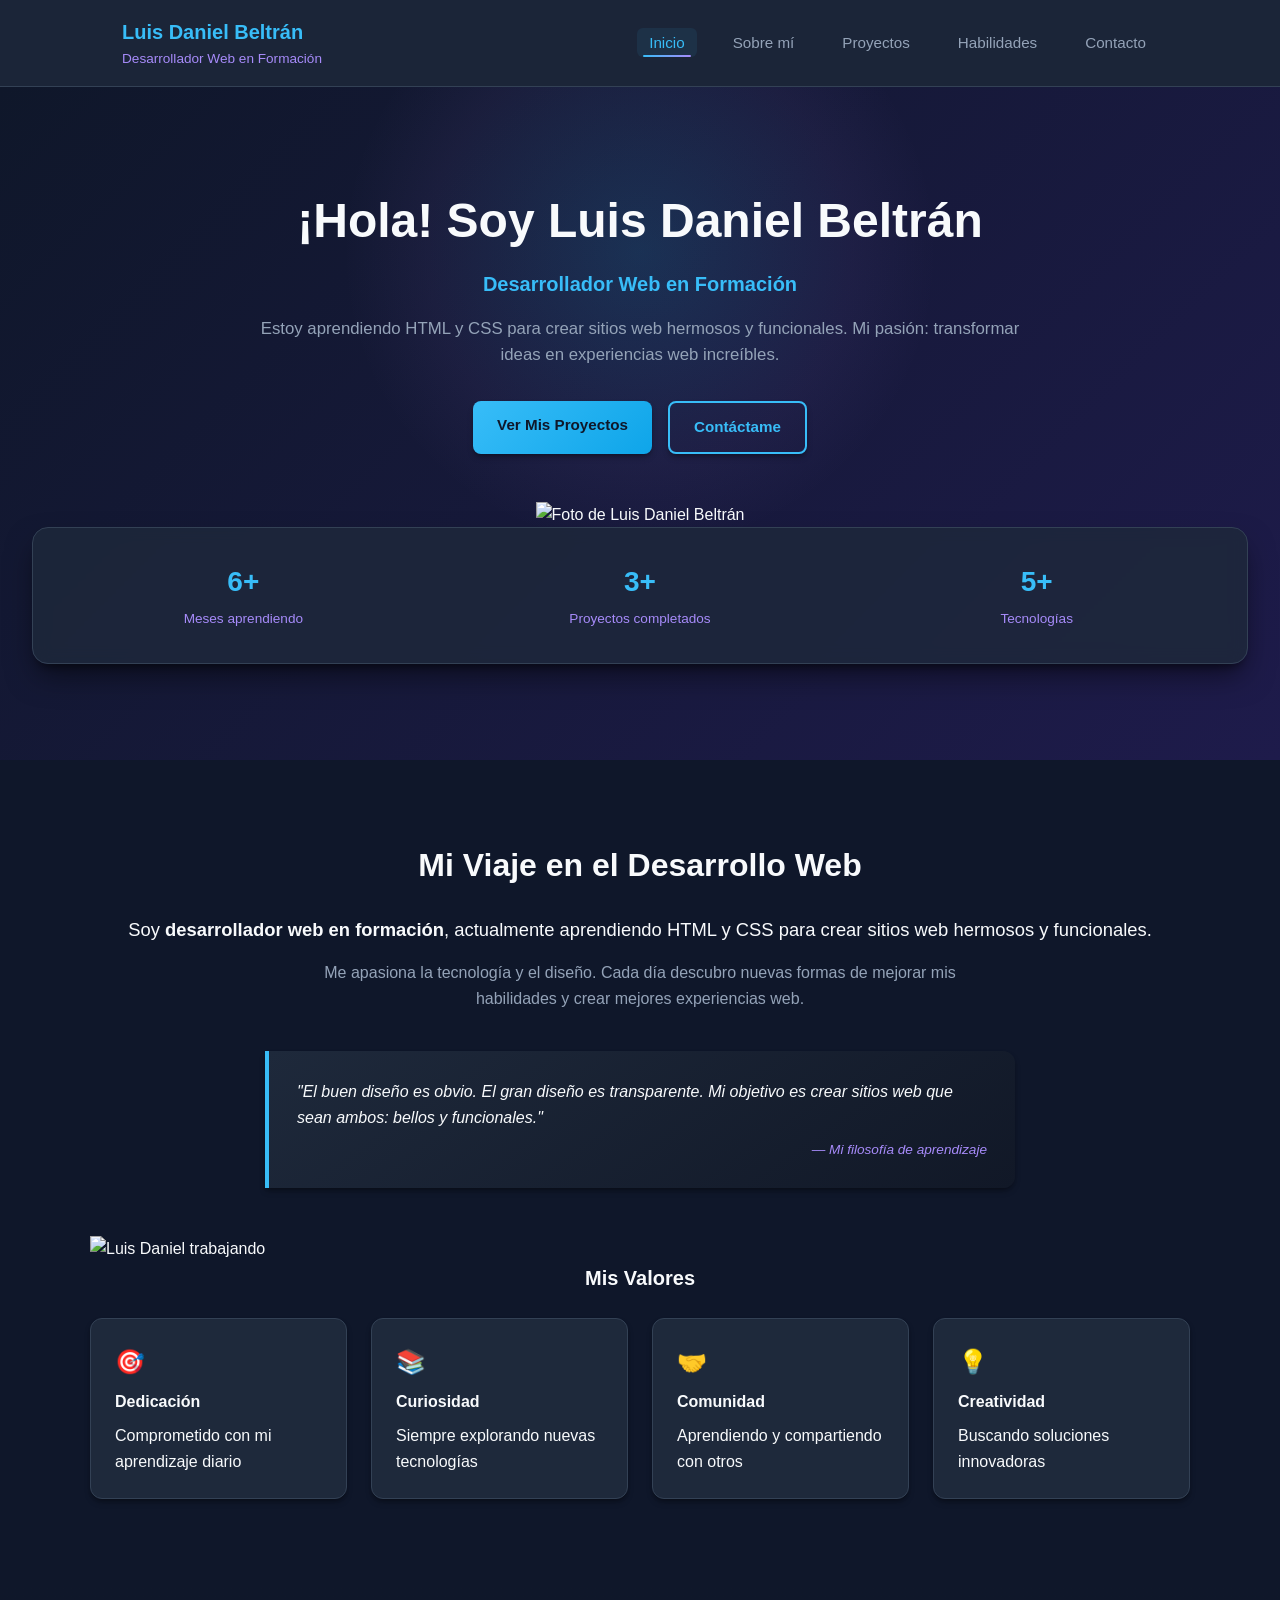
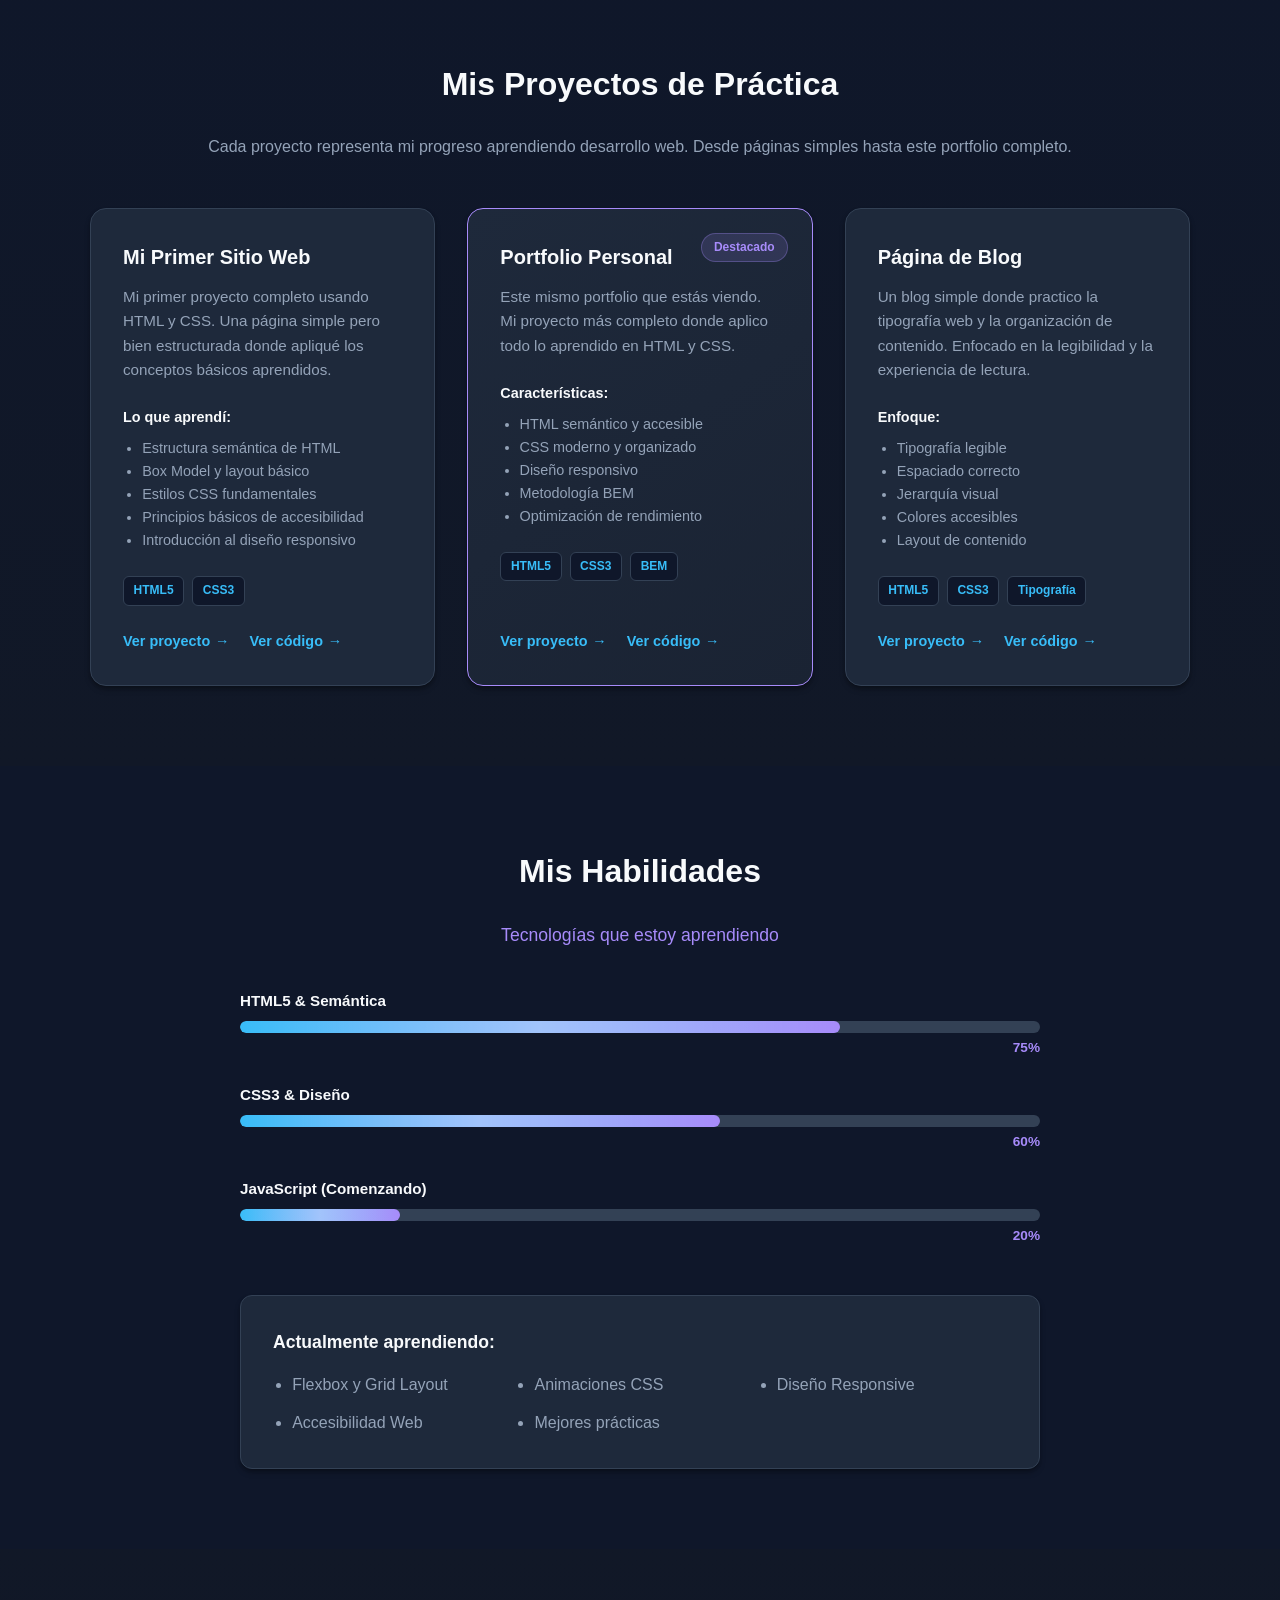
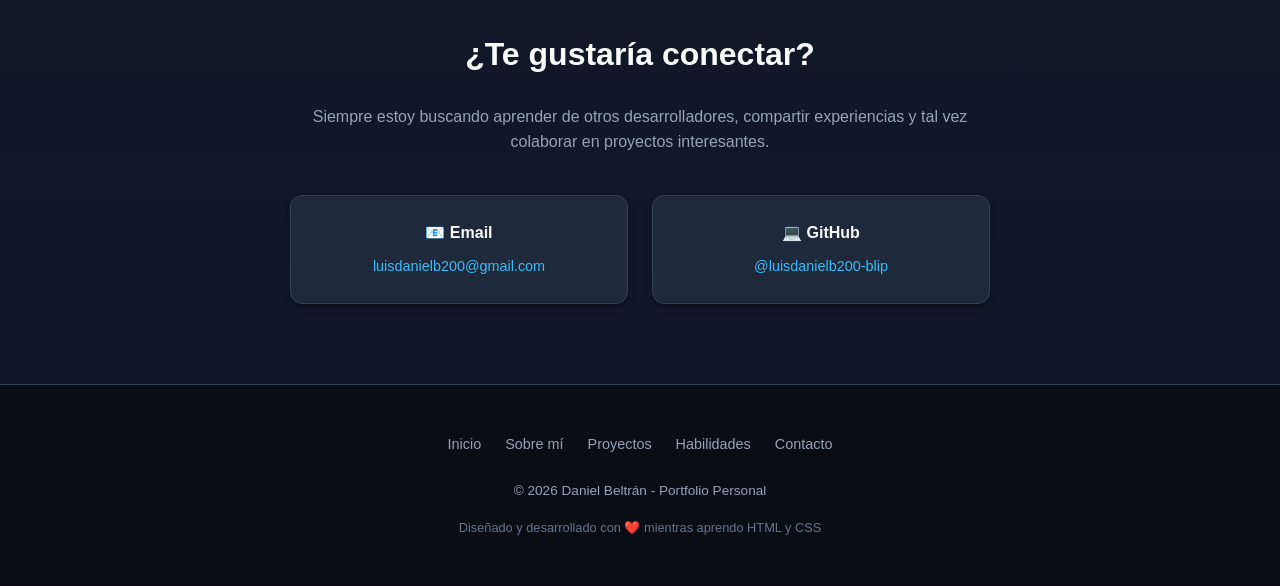
==== commit c340c245: "agrego una foto de perfil a mi portafolio en index.html" ====
--- a/index.html
+++ b/index.html
@@ -4,9 +4,9 @@
 <head>
   <meta charset="UTF-8">
   <meta name="viewport" content="width=device-width, initial-scale=1.0">
-  <title>Luis Daniel Beltran - Portfolio Personal</title>
+  <title>Luis Daniel Beltrán - Portfolio Personal</title>
   <meta name="description"
-    content="Portfolio personal de Luis Daniel Beltran. Desarrollador Web en formación aprendiendo HTML y CSS.">
+    content="Portfolio personal de Luis Daniel Beltrán. Desarrollador Web en formación aprendiendo HTML y CSS.">
   <link rel="stylesheet" href="styles.css">
 </head>
 
@@ -15,27 +15,17 @@
   <header class="header">
     <div class="header__container">
       <div class="header__brand">
-        <h1 class="header__name"> Luis Daniel Beltran</h1>
+        <h1 class="header__name">Luis Daniel Beltrán</h1>
         <p class="header__tagline">Desarrollador Web en Formación</p>
       </div>
 
       <nav class="nav">
         <ul class="nav__list">
-          <li class="nav__item">
-            <a href="#inicio" class="nav__link nav__link--active">Inicio</a>
-          </li>
-          <li class="nav__item">
-            <a href="#sobre-mi" class="nav__link">Sobre mí</a>
-          </li>
-          <li class="nav__item">
-            <a href="#proyectos" class="nav__link">Proyectos</a>
-          </li>
-          <li class="nav__item">
-            <a href="#habilidades" class="nav__link">Habilidades</a>
-          </li>
-          <li class="nav__item">
-            <a href="#contacto" class="nav__link">Contacto</a>
-          </li>
+          <li><a href="#inicio" class="nav__link nav__link--active">Inicio</a></li>
+          <li><a href="#sobre-mi" class="nav__link">Sobre mí</a></li>
+          <li><a href="#proyectos" class="nav__link">Proyectos</a></li>
+          <li><a href="#habilidades" class="nav__link">Habilidades</a></li>
+          <li><a href="#contacto" class="nav__link">Contacto</a></li>
         </ul>
       </nav>
     </div>
@@ -43,22 +33,34 @@
 
   <!-- Contenido principal -->
   <main class="main">
+    
     <!-- Hero Section -->
     <section class="hero" id="inicio">
       <div class="hero__container">
-        <h2 class="hero__title">¡Hola! Soy Luis Daniel Beltran</h2>
-        <p class="hero__subtitle">Desarrollador Web en Formación</p>
-        <p class="hero__description">
-          Estoy aprendiendo HTML y CSS para crear sitios web hermosos
-          y funcionales. Mi pasión: transformar ideas en experiencias
-          web increíbles.
-        </p>
-
-        <div class="hero__actions">
-          <a href="#proyectos" class="button button--primary">Ver Mis Proyectos</a>
-          <a href="#contacto" class="button button--secondary">Contáctame</a>
-        </div>
-
+        <!-- Texto del Hero -->
+        <div class="hero__content">
+          <h2 class="hero__title">¡Hola! Soy Luis Daniel Beltrán</h2>
+          <p class="hero__subtitle">Desarrollador Web en Formación</p>
+          <p class="hero__description">
+            Estoy aprendiendo HTML y CSS para crear sitios web hermosos
+            y funcionales. Mi pasión: transformar ideas en experiencias
+            web increíbles.
+          </p>
+
+          <div class="hero__actions">
+            <a href="#proyectos" class="button button--primary">Ver Mis Proyectos</a>
+            <a href="#contacto" class="button button--secondary">Contáctame</a>
+          </div>
+        </div>
+
+        <!-- Imagen del Hero (Tu Fotografía) -->
+        <div class="hero__image-container">
+          <img src="WhatsApp Image 2026-10-19 at 8.13.54 PM.jpeg" alt="Foto de Luis Daniel Beltrán" class="hero__image">
+        </div>
+      </div>
+
+      <!-- Estadísticas en el Hero -->
+      <div class="hero__stats-wrapper">
         <div class="hero__stats">
           <div class="stat">
             <span class="stat__number">6+</span>
@@ -81,27 +83,40 @@
       <div class="about__container">
         <h2 class="about__title">Mi Viaje en el Desarrollo Web</h2>
 
-        <p class="about__intro">
-          Soy <strong>desarrollador web en formación</strong>,
-          actualmente aprendiendo HTML y CSS para crear sitios
-          web hermosos y funcionales.
-        </p>
-
-        <p class="about__text">
-          Me apasiona la tecnología y el diseño. Cada día descubro
-          nuevas formas de mejorar mis habilidades y crear
-          mejores experiencias web.
-        </p>
-
-        <blockquote class="quote">
-          <p class="quote__text">
-            "El buen diseño es obvio. El gran diseño es transparente.
-            Mi objetivo es crear sitios web que sean ambos: bellos
-            y funcionales."
-          </p>
-          <cite class="quote__author">— Mi filosofía de aprendizaje</cite>
-        </blockquote>
-
+        <div class="about__content-layout">
+          <!-- Texto informativo -->
+          <div class="about__text-side">
+            <p class="about__intro">
+              Soy <strong>desarrollador web en formación</strong>,
+              actualmente aprendiendo HTML y CSS para crear sitios
+              web hermosos y funcionales.
+            </p>
+
+            <p class="about__text">
+              Me apasiona la tecnología y el diseño. Cada día descubro
+              nuevas formas de mejorar mis habilidades y crear
+              mejores experiencias web.
+            </p>
+
+            <blockquote class="quote">
+              <p class="quote__text">
+                "El buen diseño es obvio. El gran diseño es transparente.
+                Mi objetivo es crear sitios web que sean ambos: bellos
+                y funcionales."
+              </p>
+              <cite class="quote__author">— Mi filosofía de aprendizaje</cite>
+            </blockquote>
+          </div>
+
+          <!-- Imagen en Sobre Mí -->
+          <div class="about__image-side">
+            <div class="about__image-wrapper">
+              <img src="WhatsApp Image 2026-10-19 at 8.13.54 PM.jpeg" alt="Luis Daniel trabajando" class="about__image">
+            </div>
+          </div>
+        </div>
+
+        <!-- Valores -->
         <div class="values">
           <h3 class="values__title">Mis Valores</h3>
           <ul class="values__list">
--- a/styles.css
+++ b/styles.css
@@ -1,18 +1,75 @@
-/* =================================Variables y Reseteo Base (Modo Oscuro) ================================= */
 :root {
-  --primary-color: #38bdf8;        /* Azul claro brillante / acento */
-  --primary-hover: #0ea5e9;        /* Tono más intenso para hover */
-  --secondary-color: #a78bfa;      /* Morado suave secundario */
-  --bg-color: #0f172a;           /* Fondo general muy oscuro (Slate 900) */
-  --card-bg: #1e293b;            /* Fondo de tarjetas / contenedores (Slate 800) */
-  --text-main: #f8fafc;          /* Texto principal casi blanco */
-  --text-muted: #94a3b8;         /* Texto secundario gris claro */
-  --border-color: #334155;       /* Bordes sutiles oscuros */
+  --primary-color: #38bdf8;
+  --primary-hover: #0ea5e9;
+  --secondary-color: #a78bfa;
+  --bg-color: #0f172a;
+  --card-bg: #1e293b;
+  --text-main: #f8fafc;
+  --text-muted: #94a3b8;
+  --border-color: #334155;
   --max-width: 1100px;
-  --transition: all 0.3s cubic-bezier(0.4, 0, 0.2, 1);
+  --transition: all 0.35s cubic-bezier(0.25, 0.8, 0.25, 1);
   --shadow-sm: 0 4px 6px -1px rgba(0, 0, 0, 0.3), 0 2px 4px -2px rgba(0, 0, 0, 0.3);
-  --shadow-lg: 0 10px 25px -5px rgba(0, 0, 0, 0.5), 0 8px 10px -6px rgba(0, 0, 0, 0.5);
-}
+  --shadow-lg: 0 15px 30px -5px rgba(0, 0, 0, 0.5), 0 8px 10px -6px rgba(0, 0, 0, 0.5);
+}
+
+/* ================= KEYFRAMES (ANIMACIONES) ================= */
+
+/* Entrada suave desde abajo para el Hero */
+@keyframes fadeInUp {
+  from {
+    opacity: 0;
+    transform: translateY(25px);
+  }
+  to {
+    opacity: 1;
+    transform: translateY(0);
+  }
+}
+
+/* Flotación sutil para elementos destacados */
+@keyframes subtleFloat {
+  0%, 100% {
+    transform: translateY(0);
+  }
+  50% {
+    transform: translateY(-6px);
+  }
+}
+
+/* Llenado progresivo de las barras de habilidades */
+@keyframes fillProgress {
+  from {
+    transform: scaleX(0);
+  }
+  to {
+    transform: scaleX(1);
+  }
+}
+
+/* Destello de luz que cruza las barras */
+@keyframes shimmer {
+  0% {
+    transform: translateX(-100%);
+  }
+  100% {
+    transform: translateX(100%);
+  }
+}
+
+/* Resplandor ambiental en el fondo del Hero */
+@keyframes pulseGlow {
+  0%, 100% {
+    opacity: 0.35;
+    transform: scale(1);
+  }
+  50% {
+    opacity: 0.6;
+    transform: scale(1.1);
+  }
+}
+
+/* ================= RESET Y BASE ================= */
 
 * {
   margin: 0;
@@ -43,14 +100,16 @@
   list-style: none;
 }
 
-/* =================================Header & Navegación (Flexbox Avanzado) ================================= */
+/* ================= HEADER Y NAVEGACIÓN ================= */
+
 .header {
   background-color: rgba(30, 41, 59, 0.85);
-  backdrop-filter: blur(10px);
+  backdrop-filter: blur(12px);
   border-bottom: 1px solid var(--border-color);
   position: sticky;
   top: 0;
   z-index: 1000;
+  transition: background-color 0.3s ease;
 }
 
 .header__container {
@@ -64,6 +123,14 @@
   gap: 1rem;
 }
 
+.header__brand {
+  transition: transform 0.3s ease;
+}
+
+.header__brand:hover {
+  transform: translateX(4px);
+}
+
 .header__name {
   font-size: 1.25rem;
   font-weight: 700;
@@ -89,15 +156,36 @@
   transition: var(--transition);
   padding: 0.35rem 0.75rem;
   border-radius: 6px;
+  position: relative;
+}
+
+/* Línea inferior animada en los enlaces del menú */
+.nav__link::after {
+  content: '';
+  position: absolute;
+  bottom: 0;
+  left: 50%;
+  width: 0;
+  height: 2px;
+  background: linear-gradient(90deg, var(--primary-color), var(--secondary-color));
+  transition: width 0.3s ease, left 0.3s ease;
+  border-radius: 2px;
 }
 
 .nav__link:hover,
 .nav__link--active {
   color: var(--primary-color);
-  background-color: rgba(56, 189, 248, 0.1);
-}
-
-/* =================================Main & Hero Section (Degradados & Grid) ================================= */
+  background-color: rgba(56, 189, 248, 0.08);
+}
+
+.nav__link:hover::after,
+.nav__link--active::after {
+  width: 80%;
+  left: 10%;
+}
+
+/* ================= HERO SECTION ================= */
+
 .main {
   flex: 1;
 }
@@ -110,16 +198,35 @@
   overflow: hidden;
 }
 
+/* Orbe de luz ambiental animada en el fondo */
+.hero::before {
+  content: '';
+  position: absolute;
+  top: -20%;
+  left: 50%;
+  width: 600px;
+  height: 600px;
+  margin-left: -300px;
+  background: radial-gradient(circle, rgba(56, 189, 248, 0.15) 0%, rgba(167, 139, 250, 0.05) 50%, transparent 70%);
+  border-radius: 50%;
+  pointer-events: none;
+  animation: pulseGlow 8s ease-in-out infinite;
+}
+
 .hero__container {
   max-width: 800px;
   margin: 0 auto;
-}
-
+  position: relative;
+  z-index: 1;
+}
+
+/* Entrada escalonada de textos y botones */
 .hero__title {
   font-size: clamp(2rem, 5vw, 3rem);
   font-weight: 800;
   margin-bottom: 0.5rem;
   color: var(--text-main);
+  animation: fadeInUp 0.7s ease-out both;
 }
 
 .hero__subtitle {
@@ -127,12 +234,14 @@
   font-weight: 600;
   color: var(--primary-color);
   margin-bottom: 1rem;
+  animation: fadeInUp 0.7s ease-out 0.15s both;
 }
 
 .hero__description {
   font-size: 1.05rem;
   color: var(--text-muted);
   margin-bottom: 2rem;
+  animation: fadeInUp 0.7s ease-out 0.3s both;
 }
 
 .hero__actions {
@@ -141,9 +250,9 @@
   gap: 1rem;
   margin-bottom: 3rem;
   flex-wrap: wrap;
-}
-
-/* Botones Reutilizables con Sombras y Transiciones */
+  animation: fadeInUp 0.7s ease-out 0.45s both;
+}
+
 .button {
   display: inline-block;
   padding: 0.75rem 1.5rem;
@@ -153,6 +262,8 @@
   cursor: pointer;
   font-size: 0.95rem;
   box-shadow: var(--shadow-sm);
+  position: relative;
+  overflow: hidden;
 }
 
 .button--primary {
@@ -161,8 +272,13 @@
 }
 
 .button--primary:hover {
-  transform: translateY(-3px);
-  box-shadow: 0 6px 20px rgba(56, 189, 248, 0.4);
+  transform: translateY(-3px) scale(1.02);
+  box-shadow: 0 8px 25px rgba(56, 189, 248, 0.45);
+}
+
+.button--primary:active,
+.button--secondary:active {
+  transform: translateY(0) scale(0.98);
 }
 
 .button--secondary {
@@ -172,20 +288,33 @@
 }
 
 .button--secondary:hover {
-  background-color: rgba(56, 189, 248, 0.1);
-  transform: translateY(-3px);
-}
-
-/* Estadísticas del Hero (Grid Moderno) */
+  background-color: rgba(56, 189, 248, 0.12);
+  transform: translateY(-3px) scale(1.02);
+  box-shadow: 0 8px 20px rgba(56, 189, 248, 0.2);
+}
+
 .hero__stats {
   display: grid;
   grid-template-columns: repeat(auto-fit, minmax(150px, 1fr));
   gap: 1.5rem;
-  background: var(--card-bg);
+  background: rgba(30, 41, 59, 0.85);
+  backdrop-filter: blur(8px);
   padding: 1.5rem;
   border-radius: 16px;
   box-shadow: var(--shadow-lg);
   border: 1px solid var(--border-color);
+  animation: fadeInUp 0.7s ease-out 0.6s both;
+}
+
+.stat {
+  transition: transform 0.3s ease;
+  padding: 0.5rem;
+  border-radius: 10px;
+}
+
+.stat:hover {
+  transform: translateY(-4px);
+  background: rgba(255, 255, 255, 0.03);
 }
 
 .stat__number {
@@ -193,6 +322,12 @@
   font-size: 1.75rem;
   font-weight: 700;
   color: var(--primary-color);
+  transition: transform 0.3s ease, color 0.3s ease;
+}
+
+.stat:hover .stat__number {
+  transform: scale(1.1);
+  color: var(--secondary-color);
 }
 
 .stat__label {
@@ -200,7 +335,8 @@
   color: var(--secondary-color);
 }
 
-/* =================================Sobre Mí================================= */
+/* ================= SOBRE MÍ ================= */
+
 .about {
   padding: 5rem 2rem;
   background-color: var(--bg-color);
@@ -236,7 +372,6 @@
   margin: 0 auto 2.5rem auto;
 }
 
-/* Bloque de Cita */
 .quote {
   background: linear-gradient(145deg, var(--card-bg), #111827);
   border-left: 4px solid var(--primary-color);
@@ -245,6 +380,13 @@
   max-width: 750px;
   margin: 0 auto 3rem auto;
   box-shadow: var(--shadow-sm);
+  transition: var(--transition);
+}
+
+.quote:hover {
+  transform: translateX(6px);
+  border-left-color: var(--secondary-color);
+  box-shadow: var(--shadow-lg);
 }
 
 .quote__text {
@@ -260,7 +402,6 @@
   text-align: right;
 }
 
-/* Valores (Grid Avanzado) */
 .values__title {
   font-size: 1.25rem;
   margin-bottom: 1.5rem;
@@ -287,15 +428,25 @@
 }
 
 .values__item:hover {
-  transform: translateY(-4px);
+  transform: translateY(-6px);
   border-color: var(--primary-color);
+  box-shadow: var(--shadow-lg);
 }
 
 .values__icon {
   font-size: 1.5rem;
-}
-
-/* =================================Proyectos (Flexbox & Grid Avanzado) ================================= */
+  display: inline-block;
+  width: fit-content;
+  transition: transform 0.35s cubic-bezier(0.34, 1.56, 0.64, 1);
+}
+
+/* El emoji salta y gira ligeramente al pasar el cursor */
+.values__item:hover .values__icon {
+  transform: scale(1.25) rotate(8deg);
+}
+
+/* ================= PROYECTOS ================= */
+
 .projects {
   padding: 5rem 2rem;
   background: linear-gradient(180deg, var(--bg-color) 0%, #111827 100%);
@@ -327,13 +478,32 @@
   display: flex;
   flex-direction: column;
   position: relative;
-  transition: var(--transition);
+  overflow: hidden;
+  transition: var(--transition);
+}
+
+/* Barra superior luminosa oculta que aparece en hover */
+.project::before {
+  content: '';
+  position: absolute;
+  top: 0;
+  left: 0;
+  width: 100%;
+  height: 3px;
+  background: linear-gradient(90deg, var(--primary-color), var(--secondary-color));
+  transform: scaleX(0);
+  transform-origin: left;
+  transition: transform 0.4s ease;
 }
 
 .project:hover {
-  transform: translateY(-6px);
+  transform: translateY(-8px);
   box-shadow: var(--shadow-lg);
-  border-color: var(--primary-color);
+  border-color: rgba(56, 189, 248, 0.5);
+}
+
+.project:hover::before {
+  transform: scaleX(1);
 }
 
 .project--featured {
@@ -352,12 +522,18 @@
   padding: 0.25rem 0.75rem;
   border-radius: 20px;
   border: 1px solid rgba(167, 139, 250, 0.3);
+  animation: subtleFloat 3s ease-in-out infinite;
 }
 
 .project__title {
   font-size: 1.25rem;
   margin-bottom: 0.75rem;
   color: var(--text-main);
+  transition: color 0.3s ease;
+}
+
+.project:hover .project__title {
+  color: var(--primary-color);
 }
 
 .project__description {
@@ -397,6 +573,13 @@
   padding: 0.25rem 0.6rem;
   border-radius: 6px;
   border: 1px solid var(--border-color);
+  transition: var(--transition);
+}
+
+.tag:hover {
+  background-color: var(--primary-color);
+  color: #0f172a;
+  transform: translateY(-2px);
 }
 
 .project__links {
@@ -410,14 +593,26 @@
   font-weight: 600;
   color: var(--primary-color);
   transition: var(--transition);
+  display: inline-flex;
+  align-items: center;
+  gap: 0.3rem;
+}
+
+.project__link::after {
+  content: '→';
+  transition: transform 0.3s ease;
 }
 
 .project__link:hover {
   color: var(--text-main);
-  text-decoration: underline;
-}
-
-/* =================================Habilidades================================= */
+}
+
+.project__link:hover::after {
+  transform: translateX(4px);
+}
+
+/* ================= HABILIDADES ================= */
+
 .skills {
   padding: 5rem 2rem;
   background-color: var(--bg-color);
@@ -443,6 +638,14 @@
   margin-bottom: 3rem;
 }
 
+.skill {
+  transition: transform 0.3s ease;
+}
+
+.skill:hover {
+  transform: translateX(5px);
+}
+
 .skill__name {
   font-size: 0.95rem;
   margin-bottom: 0.5rem;
@@ -461,11 +664,27 @@
   height: 100%;
   background: linear-gradient(90deg, var(--primary-color), var(--secondary-color));
   border-radius: 6px;
+  transform-origin: left;
+  animation: fillProgress 1.2s cubic-bezier(0.22, 1, 0.36, 1) forwards;
+  position: relative;
+  overflow: hidden;
+}
+
+/* Destello continuo sobre la barra de progreso */
+.skill__progress::after {
+  content: '';
+  position: absolute;
+  top: 0;
+  left: 0;
+  width: 100%;
+  height: 100%;
+  background: linear-gradient(90deg, transparent, rgba(255, 255, 255, 0.35), transparent);
+  animation: shimmer 2.5s infinite;
 }
 
 .skill__progress--html { width: 75%; }
-.skill__progress--css { width: 60%; }
-.skill__progress--js { width: 20%; }
+.skill__progress--css { width: 60%; animation-delay: 0.15s; }
+.skill__progress--js { width: 20%; animation-delay: 0.3s; }
 
 .skill__percentage {
   font-size: 0.85rem;
@@ -473,6 +692,7 @@
   display: block;
   text-align: right;
   margin-top: 0.25rem;
+  font-weight: 600;
 }
 
 .learning {
@@ -481,6 +701,11 @@
   border-radius: 12px;
   border: 1px solid var(--border-color);
   box-shadow: var(--shadow-sm);
+  transition: var(--transition);
+}
+
+.learning:hover {
+  border-color: var(--secondary-color);
 }
 
 .learning__title {
@@ -498,7 +723,17 @@
   color: var(--text-muted);
 }
 
-/* =================================Contacto================================= */
+.learning__item {
+  transition: color 0.25s ease, transform 0.25s ease;
+}
+
+.learning__item:hover {
+  color: var(--primary-color);
+  transform: translateX(4px);
+}
+
+/* ================= CONTACTO Y FOOTER ================= */
+
 .contact {
   padding: 5rem 2rem;
   background: linear-gradient(180deg, #111827 0%, var(--bg-color) 100%);
@@ -532,8 +767,9 @@
 }
 
 .contact__method:hover {
-  transform: translateY(-4px);
+  transform: translateY(-6px);
   border-color: var(--primary-color);
+  box-shadow: var(--shadow-lg);
 }
 
 .contact__method-title {
@@ -546,13 +782,13 @@
   font-size: 0.9rem;
   color: var(--primary-color);
   font-weight: 500;
+  transition: color 0.3s ease;
 }
 
 .contact__link:hover {
-  text-decoration: underline;
-}
-
-/* =================================Footer (Flexbox Avanzado) ================================= */
+  color: var(--secondary-color);
+}
+
 .footer {
   background-color: #090d16;
   color: var(--text-muted);
@@ -586,6 +822,7 @@
 
 .footer__link:hover {
   color: var(--primary-color);
+  transform: translateY(-2px);
 }
 
 .footer__copyright {
@@ -597,7 +834,18 @@
   color: #64748b;
 }
 
-/* =================================Media Queries (Diseño Fluido & Responsivo) ================================= */
+/* ================= ACCESIBILIDAD Y RESPONSIVE ================= */
+
+/* Respeta a los usuarios que prefieren reducir el movimiento */
+@media (prefers-reduced-motion: reduce) {
+  *, *::before, *::after {
+    animation-duration: 0.01ms !important;
+    animation-iteration-count: 1 !important;
+    transition-duration: 0.01ms !important;
+    scroll-behavior: auto !important;
+  }
+}
+
 @media (max-width: 768px) {
   .header__container {
     flex-direction: column;
